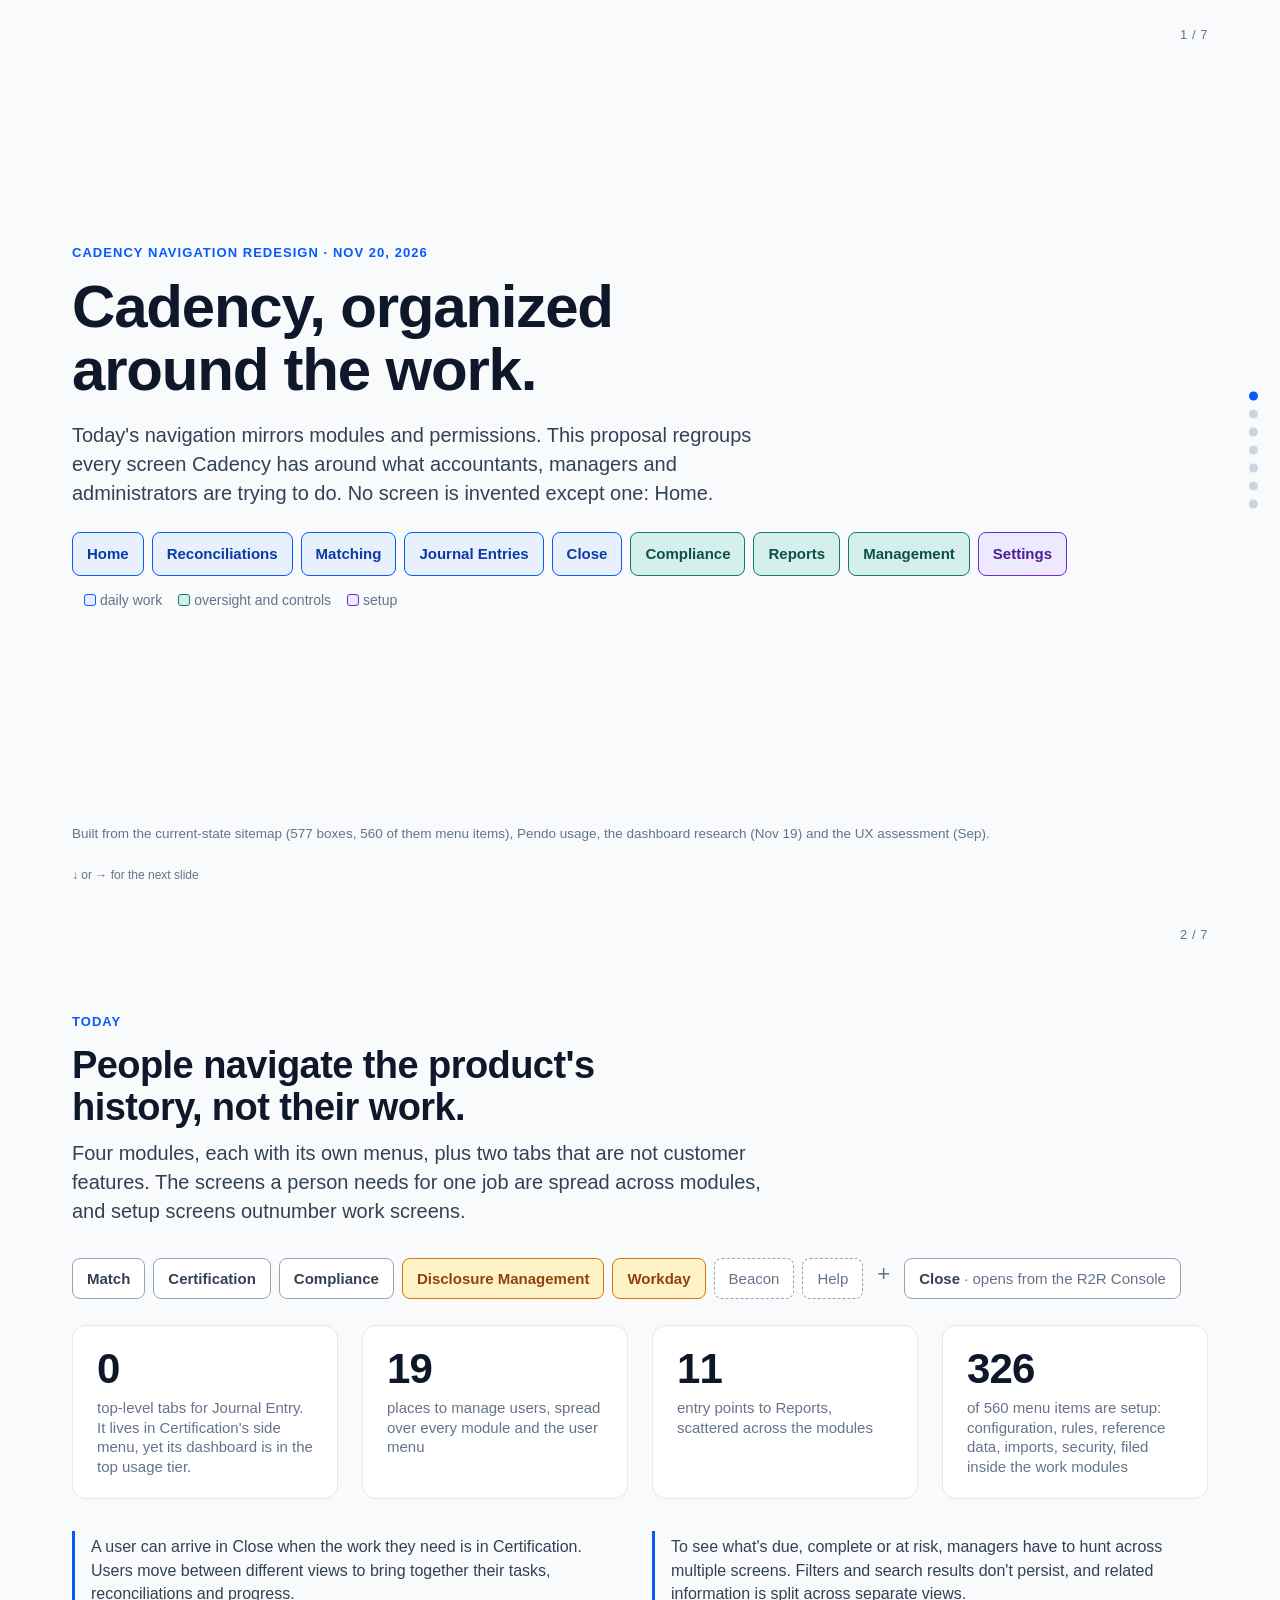
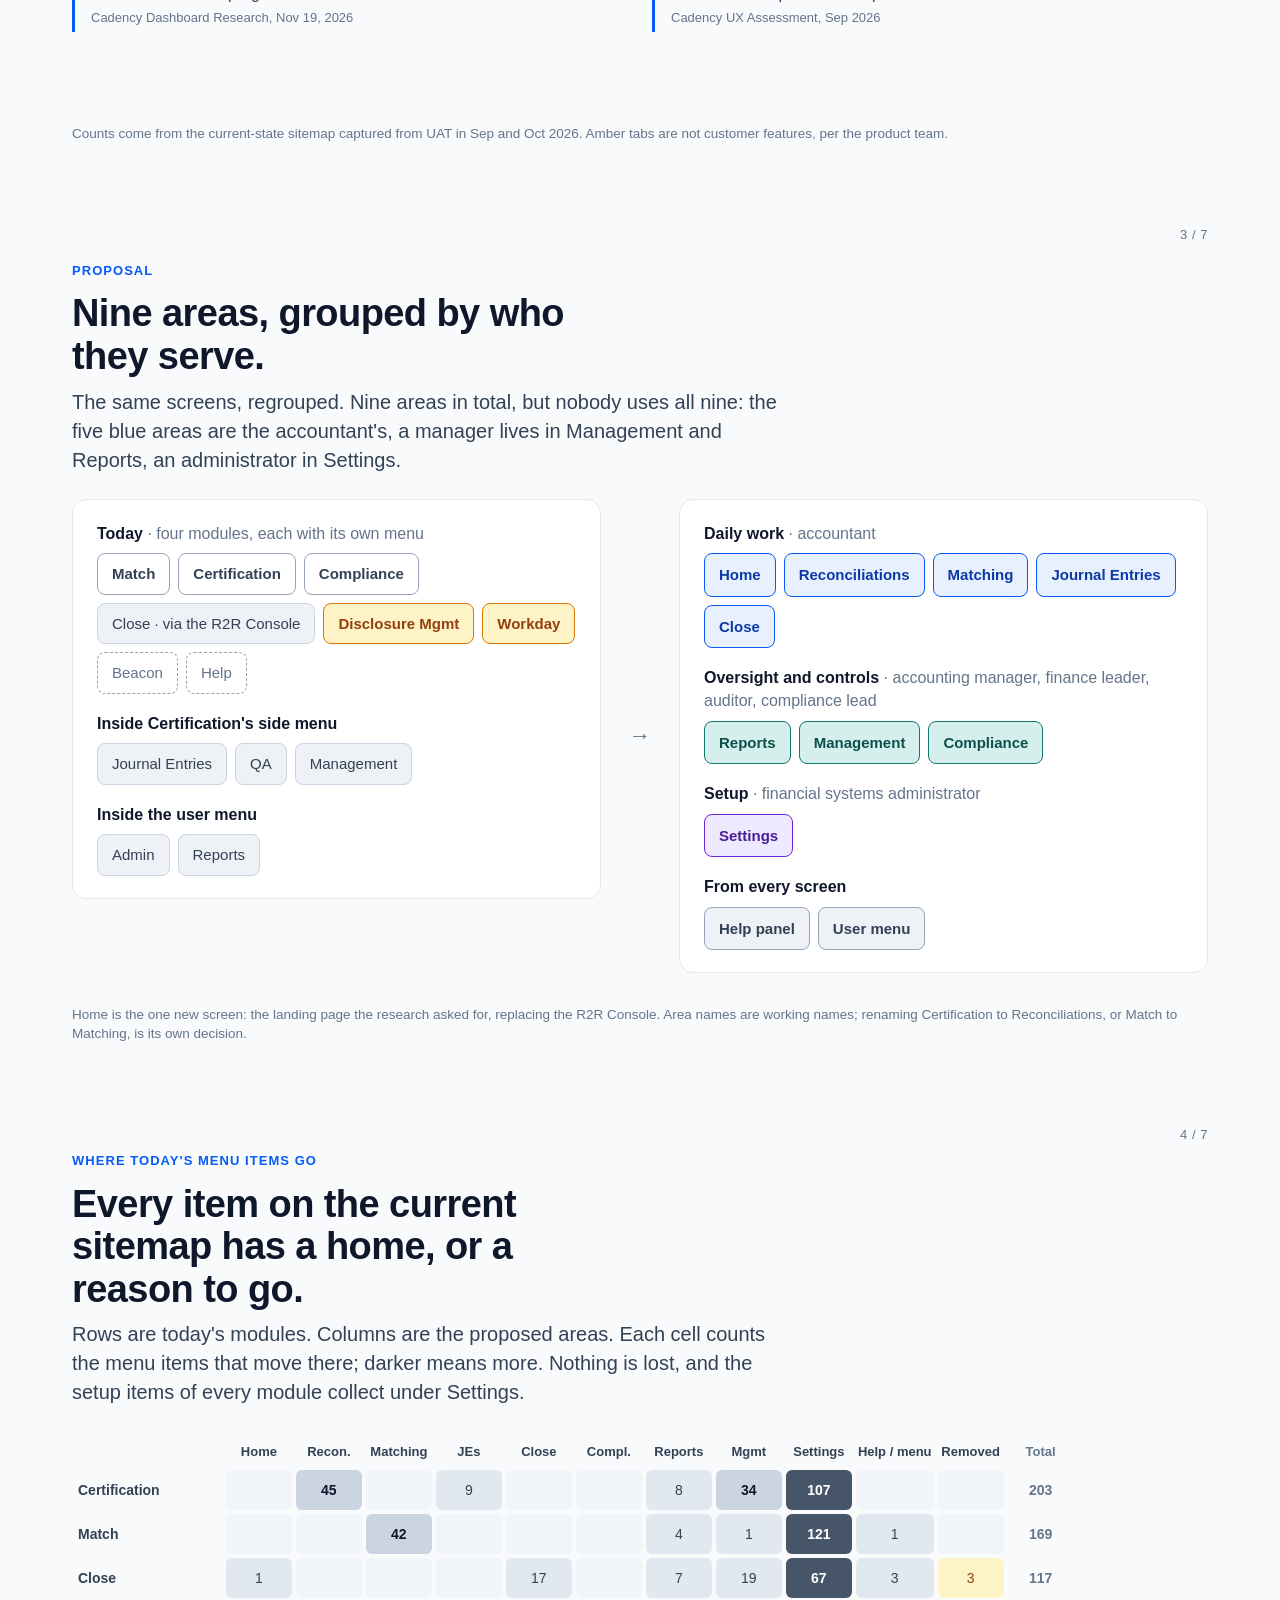
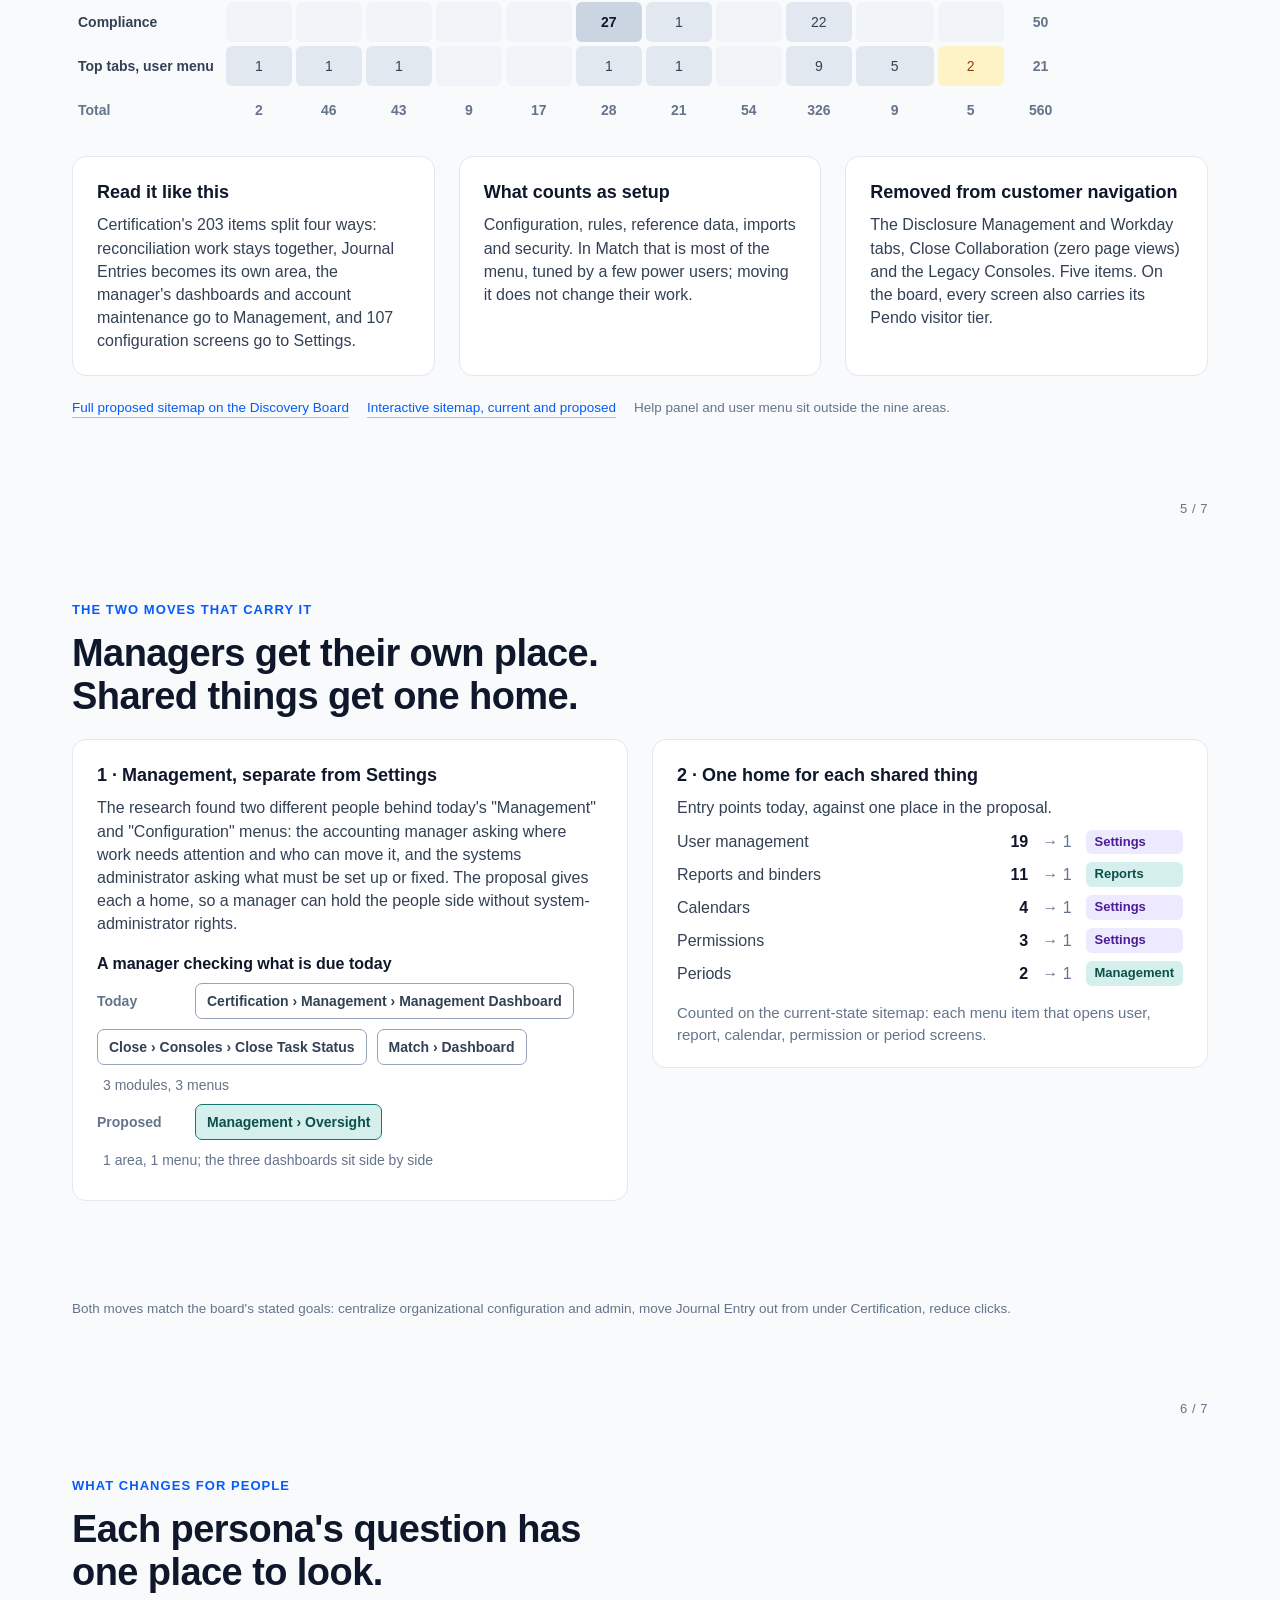
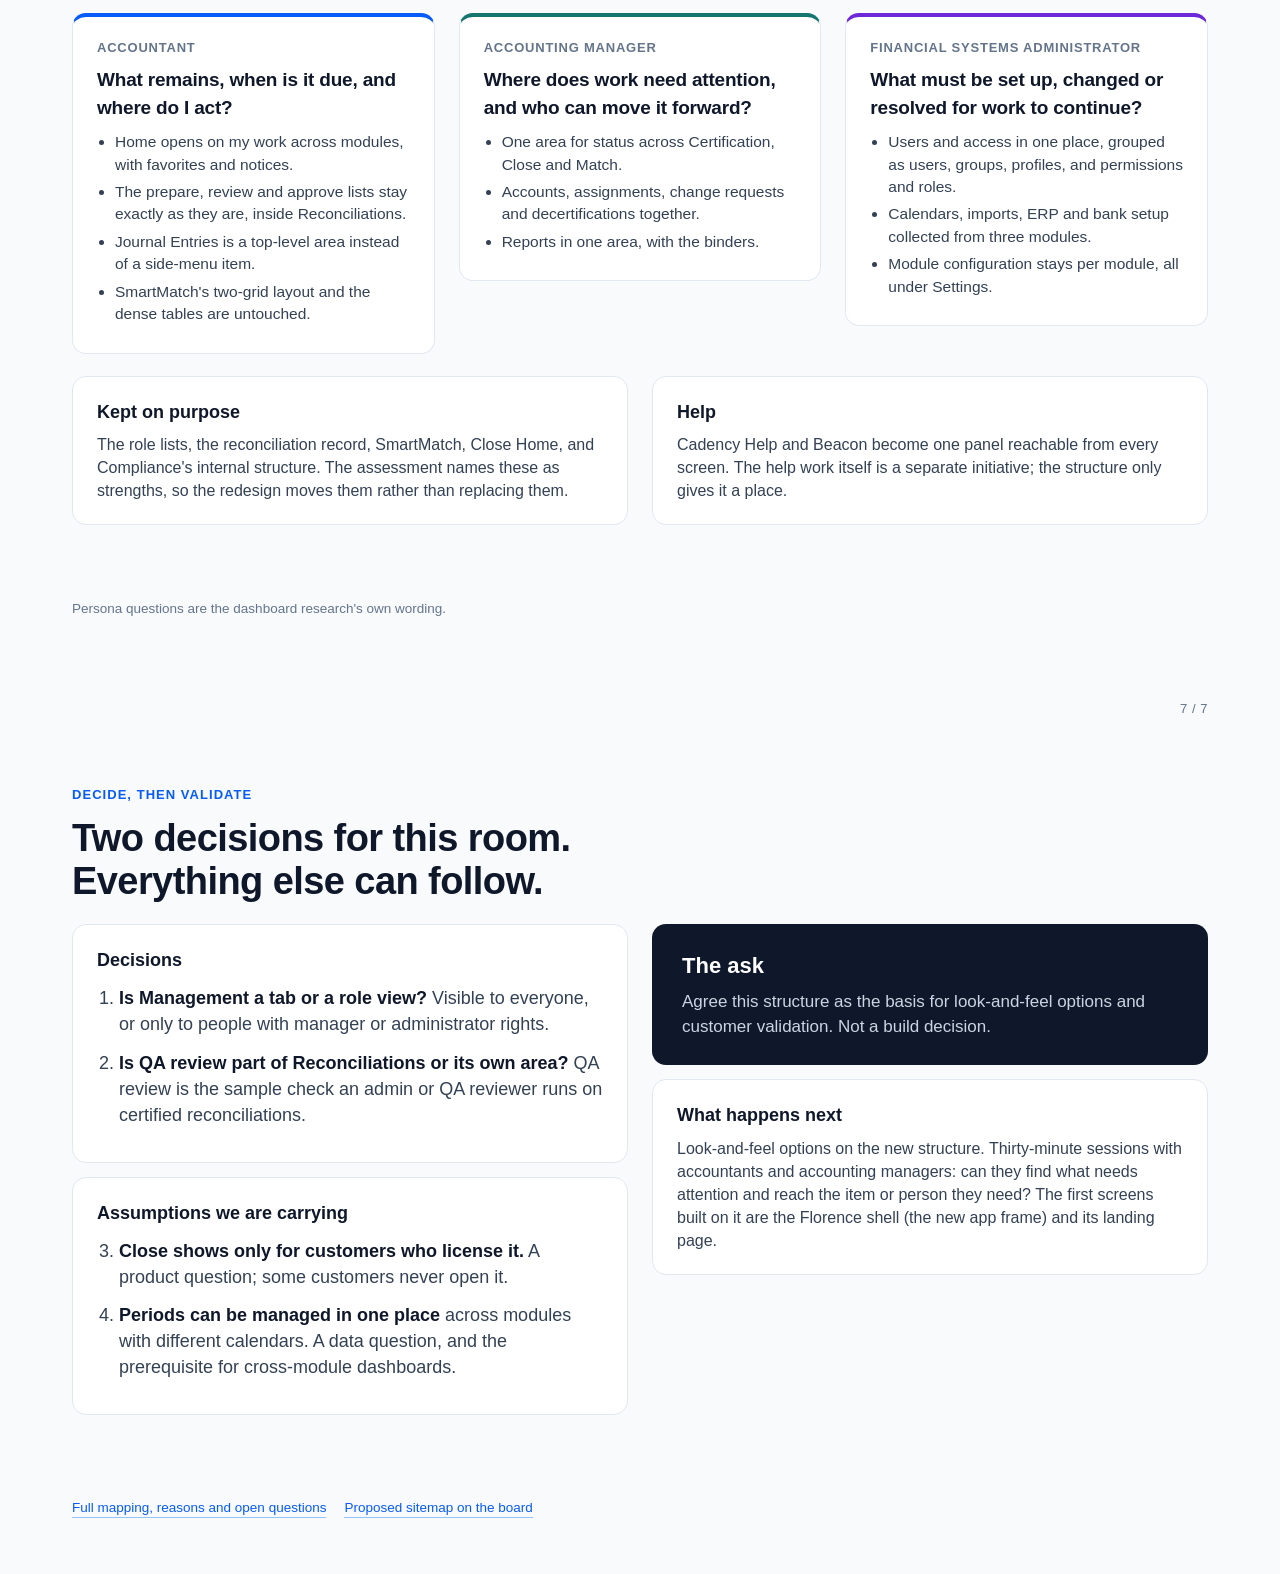
==== index.html @ 0f57028f "Cadency navigation redesign: pitch, sitemap and mapping Co-Authored-By: Claude Fable 5.1 <noreply@an" ====
<!doctype html>
<html lang="en">
<head>
<meta charset="utf-8">
<meta name="viewport" content="width=device-width,initial-scale=1">
<title>Cadency, organized around the work</title>
<style>
:root{--ink:#0f172a;--ink2:#334155;--ink3:#64748b;--line:#e2e8f0;--bg:#f8fafc;--card:#ffffff;--blue:#065bf9;--blue-soft:#e8f0fd;--teal:#13766f;--teal-soft:#d5f0ec;--grey-soft:#eef1f5;--amber:#b45309;--amber-soft:#fef3c7;--purple:#6d28d9;--purple-soft:#ede9fe}
*{box-sizing:border-box}
html,body{margin:0;background:var(--bg);color:var(--ink);font:17px/1.45 Inter,-apple-system,BlinkMacSystemFont,"Segoe UI",Roboto,Helvetica,Arial,sans-serif}
html{scroll-snap-type:y mandatory;scroll-behavior:smooth}
section.slide{min-height:100vh;scroll-snap-align:start;display:flex;flex-direction:column;padding:52px 72px 56px;position:relative}
.slide .n{position:absolute;top:26px;right:72px;font-size:13px;color:var(--ink3);letter-spacing:.04em}
h1{font-size:60px;line-height:1.05;margin:0 0 20px;letter-spacing:-.02em;max-width:18ch}
h2{font-size:38px;line-height:1.12;margin:0 0 10px;letter-spacing:-.015em;max-width:26ch}
.lead{font-size:20px;color:var(--ink2);max-width:64ch;margin:0 0 24px}
.kicker{font-size:13px;letter-spacing:.08em;text-transform:uppercase;color:var(--blue);font-weight:600;margin-bottom:12px}
.grow{flex:1;display:flex;flex-direction:column;justify-content:center}
.cols{display:grid;gap:24px}
.c2{grid-template-columns:1fr 1fr}.c3{grid-template-columns:1fr 1fr 1fr}.c4{grid-template-columns:repeat(4,1fr)}
.card{background:var(--card);border:1px solid var(--line);border-radius:14px;padding:22px 24px}
.card h3{margin:0 0 8px;font-size:18px}
.card p{margin:0;color:var(--ink2);font-size:16px}
.stat{font-size:42px;font-weight:700;letter-spacing:-.02em;line-height:1}
.stat small{display:block;font-size:15px;font-weight:500;color:var(--ink3);margin-top:8px;letter-spacing:0;line-height:1.3}
.tabs{display:flex;gap:8px;flex-wrap:wrap;margin:8px 0 6px}
.tab{padding:9px 14px;border-radius:8px;border:1.5px solid #94a3b8;background:#fff;font-weight:600;font-size:15px;color:var(--ink2)}
.tab.dim{border-style:dashed;color:var(--ink3);font-weight:500}
.tab.sub{background:var(--grey-soft);border-color:#cbd5e1;color:var(--ink2);font-weight:500}
.tab.hid{background:var(--amber-soft);border-color:#d97706;color:#92400e}
.area{padding:10px 14px;border-radius:8px;background:var(--blue-soft);border:1.5px solid var(--blue);color:#0b3aa6;font-weight:600;font-size:15px}
.area.t{background:var(--teal-soft);border-color:var(--teal);color:#0d4f4a}
.area.p{background:var(--purple-soft);border-color:var(--purple);color:#4c1d95}
.area.g{background:var(--grey-soft);border-color:#94a3b8;color:var(--ink2)}
.row{display:flex;gap:8px;flex-wrap:wrap;align-items:center}
.who{font-size:16px;font-weight:600;color:var(--ink);margin:18px 0 8px}
.who:first-child{margin-top:0}
.who span{font-weight:500;color:var(--ink3)}
.keyline{font-size:14px;color:var(--ink3);margin-top:14px}
.keyline i{display:inline-block;width:12px;height:12px;border-radius:3px;vertical-align:-1px;margin:0 4px 0 12px}
.arrow{color:var(--ink3);font-size:22px;padding:0 6px}
table.mx{border-collapse:separate;border-spacing:4px;font-size:14px;margin-top:4px}
table.mx th{font-weight:600;color:var(--ink2);text-align:center;padding:4px 2px;white-space:nowrap;font-size:13px}
table.mx th.r{text-align:left;padding-right:8px;font-size:14px}
table.mx td{width:66px;height:40px;text-align:center;border-radius:6px;background:#f1f5f9;color:#94a3b8;font-variant-numeric:tabular-nums}
table.mx td.v1{background:#e2e8f0;color:var(--ink2)}table.mx td.v2{background:#cbd5e1;color:var(--ink);font-weight:600}table.mx td.v3{background:#475569;color:#fff;font-weight:700}
table.mx td.rm{background:var(--amber-soft);color:#92400e}
table.mx td.tot,table.mx th.tot{background:none;color:var(--ink3);font-weight:600}
.before-after{display:grid;grid-template-columns:1fr auto 1fr;gap:22px;align-items:start}
.path{display:flex;align-items:center;gap:10px;flex-wrap:wrap;margin:8px 0}
.path .lbl{width:88px;font-size:14px;color:var(--ink3);font-weight:600}
.path .step{padding:7px 11px;border-radius:7px;background:#fff;border:1.5px solid #94a3b8;font-size:14px;font-weight:600;color:var(--ink2)}
.path .step.t{background:var(--teal-soft);border-color:var(--teal);color:#0d4f4a}
.path .sum{font-size:14px;color:var(--ink3);margin-left:6px}
.one{display:grid;grid-template-columns:1fr auto auto auto;gap:8px 14px;align-items:center;font-size:16px;margin-top:10px}
.one .l{color:var(--ink2)}.one b{font-variant-numeric:tabular-nums;text-align:right}
.one .to{color:var(--ink3)}
.chip{display:inline-block;padding:3px 9px;border-radius:6px;font-size:13px;font-weight:600}
.chip.p{background:var(--purple-soft);color:#4c1d95}.chip.t{background:var(--teal-soft);color:#0d4f4a}
.quote{border-left:3px solid var(--blue);padding:4px 0 4px 16px;color:var(--ink2);font-size:16px;margin:10px 0}
.quote span{display:block;font-size:13px;color:var(--ink3);margin-top:4px}
.persona{border-top:4px solid var(--blue)}
.persona.m{border-top-color:var(--teal)}.persona.a{border-top-color:var(--purple)}
.persona .q{font-size:19px;font-weight:600;margin:4px 0 10px;letter-spacing:-.01em}
.persona ul{margin:8px 0 0 18px;padding:0;color:var(--ink2);font-size:15.5px}
.persona li{margin:5px 0}
ol.decide{margin:0;padding-left:22px;font-size:18px}
ol.decide li{margin:12px 0;color:var(--ink2)}ol.decide li b{color:var(--ink)}
.foot{margin-top:auto;padding-top:22px;display:flex;gap:18px;align-items:center;font-size:13.5px;color:var(--ink3);flex-wrap:wrap}
.foot a{color:var(--blue);text-decoration:none;border-bottom:1px solid #93c5fd}
.dots{position:fixed;right:22px;top:50%;transform:translateY(-50%);display:flex;flex-direction:column;gap:9px;z-index:5}
.dots a{width:9px;height:9px;border-radius:50%;background:#cbd5e1;display:block}
.dots a.on{background:var(--blue)}
.hint{position:fixed;left:72px;bottom:16px;font-size:12px;color:var(--ink3);z-index:5}
.ask{background:var(--ink);color:#fff;border-radius:14px;padding:26px 30px}
.ask h3{margin:0 0 8px;font-size:22px}.ask p{margin:0;color:#cbd5e1;font-size:17px}
@media (max-width:900px){section.slide{padding:40px 16px 56px}h1{font-size:40px}h2{font-size:28px}.c2,.c3,.c4,.before-after{grid-template-columns:1fr}.hint,.dots{display:none}.slide .n{right:16px}}
@media print{section.slide{min-height:auto;page-break-after:always}.dots,.hint{display:none}}
</style>
</head>
<body>
<nav class="dots" aria-label="Slides"><a href="#s1" class="on"></a><a href="#s2"></a><a href="#s3"></a><a href="#s4"></a><a href="#s5"></a><a href="#s6"></a><a href="#s7"></a></nav>
<div class="hint" id="hint">↓ or → for the next slide</div>

<section class="slide" id="s1">
  <div class="n">1 / 7</div>
  <div class="grow">
    <div class="kicker">Cadency navigation redesign · Nov 20, 2026</div>
    <h1>Cadency, organized around the work.</h1>
    <p class="lead">Today's navigation mirrors modules and permissions. This proposal regroups every screen Cadency has around what accountants, managers and administrators are trying to do. No screen is invented except one: Home.</p>
    <div class="row">
      <span class="area">Home</span><span class="area">Reconciliations</span><span class="area">Matching</span><span class="area">Journal Entries</span><span class="area">Close</span><span class="area t">Compliance</span><span class="area t">Reports</span><span class="area t">Management</span><span class="area p">Settings</span>
    </div>
    <div class="keyline"><i style="background:var(--blue-soft);border:1.5px solid var(--blue)"></i>daily work <i style="background:var(--teal-soft);border:1.5px solid var(--teal)"></i>oversight and controls <i style="background:var(--purple-soft);border:1.5px solid var(--purple)"></i>setup</div>
  </div>
  <div class="foot"><span>Built from the current-state sitemap (577 boxes, 560 of them menu items), Pendo usage, the dashboard research (Nov 19) and the UX assessment (Sep).</span></div>
</section>

<section class="slide" id="s2">
  <div class="n">2 / 7</div>
  <div class="grow">
  <div class="kicker">Today</div>
  <h2>People navigate the product's history, not their work.</h2>
  <p class="lead">Four modules, each with its own menus, plus two tabs that are not customer features. The screens a person needs for one job are spread across modules, and setup screens outnumber work screens.</p>
  <div class="tabs">
    <span class="tab">Match</span><span class="tab">Certification</span><span class="tab">Compliance</span><span class="tab hid">Disclosure Management</span><span class="tab hid">Workday</span><span class="tab dim">Beacon</span><span class="tab dim">Help</span><span class="arrow">+</span><span class="tab">Close <span style="font-weight:500;color:var(--ink3)">· opens from the R2R Console</span></span>
  </div>
  <div class="cols c4" style="margin-top:20px">
    <div class="card"><div class="stat">0<small>top-level tabs for Journal Entry. It lives in Certification's side menu, yet its dashboard is in the top usage tier.</small></div></div>
    <div class="card"><div class="stat">19<small>places to manage users, spread over every module and the user menu</small></div></div>
    <div class="card"><div class="stat">11<small>entry points to Reports, scattered across the modules</small></div></div>
    <div class="card"><div class="stat">326<small>of 560 menu items are setup: configuration, rules, reference data, imports, security, filed inside the work modules</small></div></div>
  </div>
  <div class="cols c2" style="margin-top:22px">
    <div class="quote">A user can arrive in Close when the work they need is in Certification. Users move between different views to bring together their tasks, reconciliations and progress.<span>Cadency Dashboard Research, Nov 19, 2026</span></div>
    <div class="quote">To see what's due, complete or at risk, managers have to hunt across multiple screens. Filters and search results don't persist, and related information is split across separate views.<span>Cadency UX Assessment, Sep 2026</span></div>
  </div>
  </div>
  <div class="foot"><span>Counts come from the current-state sitemap captured from UAT in Sep and Oct 2026. Amber tabs are not customer features, per the product team.</span></div>
</section>

<section class="slide" id="s3">
  <div class="n">3 / 7</div>
  <div class="grow">
  <div class="kicker">Proposal</div>
  <h2>Nine areas, grouped by who they serve.</h2>
  <p class="lead">The same screens, regrouped. Nine areas in total, but nobody uses all nine: the five blue areas are the accountant's, a manager lives in Management and Reports, an administrator in Settings.</p>
  <div class="before-after">
    <div class="card">
      <div class="who">Today <span>· four modules, each with its own menu</span></div>
      <div class="row"><span class="tab">Match</span><span class="tab">Certification</span><span class="tab">Compliance</span><span class="tab sub">Close · via the R2R Console</span><span class="tab hid">Disclosure Mgmt</span><span class="tab hid">Workday</span><span class="tab dim">Beacon</span><span class="tab dim">Help</span></div>
      <div class="who">Inside Certification's side menu</div>
      <div class="row"><span class="tab sub">Journal Entries</span><span class="tab sub">QA</span><span class="tab sub">Management</span></div>
      <div class="who">Inside the user menu</div>
      <div class="row"><span class="tab sub">Admin</span><span class="tab sub">Reports</span></div>
    </div>
    <div class="arrow" style="align-self:center">→</div>
    <div class="card">
      <div class="who">Daily work <span>· accountant</span></div>
      <div class="row"><span class="area">Home</span><span class="area">Reconciliations</span><span class="area">Matching</span><span class="area">Journal Entries</span><span class="area">Close</span></div>
      <div class="who">Oversight and controls <span>· accounting manager, finance leader, auditor, compliance lead</span></div>
      <div class="row"><span class="area t">Reports</span><span class="area t">Management</span><span class="area t">Compliance</span></div>
      <div class="who">Setup <span>· financial systems administrator</span></div>
      <div class="row"><span class="area p">Settings</span></div>
      <div class="who">From every screen</div>
      <div class="row"><span class="area g">Help panel</span><span class="area g">User menu</span></div>
    </div>
  </div>
  </div>
  <div class="foot"><span>Home is the one new screen: the landing page the research asked for, replacing the R2R Console. Area names are working names; renaming Certification to Reconciliations, or Match to Matching, is its own decision.</span></div>
</section>

<section class="slide" id="s4">
  <div class="n">4 / 7</div>
  <div class="grow">
  <div class="kicker">Where today's menu items go</div>
  <h2>Every item on the current sitemap has a home, or a reason to go.</h2>
  <p class="lead">Rows are today's modules. Columns are the proposed areas. Each cell counts the menu items that move there; darker means more. Nothing is lost, and the setup items of every module collect under Settings.</p>
  <div>
    <table class="mx">
      <thead><tr><th class="r"></th><th>Home</th><th>Recon.</th><th>Matching</th><th>JEs</th><th>Close</th><th>Compl.</th><th>Reports</th><th>Mgmt</th><th>Settings</th><th>Help / menu</th><th>Removed</th><th class="tot">Total</th></tr></thead>
      <tbody>
        <tr><th class="r">Certification</th><td></td><td class="v2">45</td><td></td><td class="v1">9</td><td></td><td></td><td class="v1">8</td><td class="v2">34</td><td class="v3">107</td><td></td><td></td><td class="tot">203</td></tr>
        <tr><th class="r">Match</th><td></td><td></td><td class="v2">42</td><td></td><td></td><td></td><td class="v1">4</td><td class="v1">1</td><td class="v3">121</td><td class="v1">1</td><td></td><td class="tot">169</td></tr>
        <tr><th class="r">Close</th><td class="v1">1</td><td></td><td></td><td></td><td class="v1">17</td><td></td><td class="v1">7</td><td class="v1">19</td><td class="v3">67</td><td class="v1">3</td><td class="rm">3</td><td class="tot">117</td></tr>
        <tr><th class="r">Compliance</th><td></td><td></td><td></td><td></td><td></td><td class="v2">27</td><td class="v1">1</td><td></td><td class="v1">22</td><td></td><td></td><td class="tot">50</td></tr>
        <tr><th class="r">Top tabs, user menu</th><td class="v1">1</td><td class="v1">1</td><td class="v1">1</td><td></td><td></td><td class="v1">1</td><td class="v1">1</td><td></td><td class="v1">9</td><td class="v1">5</td><td class="rm">2</td><td class="tot">21</td></tr>
        <tr><th class="r tot">Total</th><td class="tot">2</td><td class="tot">46</td><td class="tot">43</td><td class="tot">9</td><td class="tot">17</td><td class="tot">28</td><td class="tot">21</td><td class="tot">54</td><td class="tot">326</td><td class="tot">9</td><td class="tot">5</td><td class="tot">560</td></tr>
      </tbody>
    </table>
    <div class="cols c3" style="margin-top:22px">
      <div class="card"><h3>Read it like this</h3><p>Certification's 203 items split four ways: reconciliation work stays together, Journal Entries becomes its own area, the manager's dashboards and account maintenance go to Management, and 107 configuration screens go to Settings.</p></div>
      <div class="card"><h3>What counts as setup</h3><p>Configuration, rules, reference data, imports and security. In Match that is most of the menu, tuned by a few power users; moving it does not change their work.</p></div>
      <div class="card"><h3>Removed from customer navigation</h3><p>The Disclosure Management and Workday tabs, Close Collaboration (zero page views) and the Legacy Consoles. Five items. On the board, every screen also carries its Pendo visitor tier.</p></div>
    </div>
  </div>
  </div>
  <div class="foot"><a href="https://www.figma.com/board/OrlyDEaz9z56cSYLQK0pqV/-Internal--Trintech-Discovery-Board?node-id=2692-3631">Full proposed sitemap on the Discovery Board</a><a href="sitemap.html">Interactive sitemap, current and proposed</a><span>Help panel and user menu sit outside the nine areas.</span></div>
</section>

<section class="slide" id="s5">
  <div class="n">5 / 7</div>
  <div class="grow">
  <div class="kicker">The two moves that carry it</div>
  <h2>Managers get their own place. Shared things get one home.</h2>
  <div class="cols c2" style="margin-top:12px;align-items:start">
    <div class="card">
      <h3>1 · Management, separate from Settings</h3>
      <p>The research found two different people behind today's "Management" and "Configuration" menus: the accounting manager asking where work needs attention and who can move it, and the systems administrator asking what must be set up or fixed. The proposal gives each a home, so a manager can hold the people side without system-administrator rights.</p>
      <p style="margin-top:16px;font-weight:600;color:var(--ink)">A manager checking what is due today</p>
      <div class="path"><span class="lbl">Today</span><span class="step">Certification › Management › Management Dashboard</span><span class="step">Close › Consoles › Close Task Status</span><span class="step">Match › Dashboard</span><span class="sum">3 modules, 3 menus</span></div>
      <div class="path"><span class="lbl">Proposed</span><span class="step t">Management › Oversight</span><span class="sum">1 area, 1 menu; the three dashboards sit side by side</span></div>
    </div>
    <div class="card">
      <h3>2 · One home for each shared thing</h3>
      <p>Entry points today, against one place in the proposal.</p>
      <div class="one">
        <span class="l">User management</span><b>19</b><span class="to">→ 1</span><span class="chip p">Settings</span>
        <span class="l">Reports and binders</span><b>11</b><span class="to">→ 1</span><span class="chip t">Reports</span>
        <span class="l">Calendars</span><b>4</b><span class="to">→ 1</span><span class="chip p">Settings</span>
        <span class="l">Permissions</span><b>3</b><span class="to">→ 1</span><span class="chip p">Settings</span>
        <span class="l">Periods</span><b>2</b><span class="to">→ 1</span><span class="chip t">Management</span>
      </div>
      <p style="margin-top:16px;font-size:15px;color:var(--ink3)">Counted on the current-state sitemap: each menu item that opens user, report, calendar, permission or period screens.</p>
    </div>
  </div>
  </div>
  <div class="foot"><span>Both moves match the board's stated goals: centralize organizational configuration and admin, move Journal Entry out from under Certification, reduce clicks.</span></div>
</section>

<section class="slide" id="s6">
  <div class="n">6 / 7</div>
  <div class="grow">
  <div class="kicker">What changes for people</div>
  <h2>Each persona's question has one place to look.</h2>
  <div class="cols c3" style="margin-top:10px;align-items:start">
    <div class="card persona"><div class="who" style="margin-top:0;font-size:13px;letter-spacing:.06em;text-transform:uppercase;color:var(--ink3)">Accountant</div><div class="q">What remains, when is it due, and where do I act?</div><ul><li>Home opens on my work across modules, with favorites and notices.</li><li>The prepare, review and approve lists stay exactly as they are, inside Reconciliations.</li><li>Journal Entries is a top-level area instead of a side-menu item.</li><li>SmartMatch's two-grid layout and the dense tables are untouched.</li></ul></div>
    <div class="card persona m"><div class="who" style="margin-top:0;font-size:13px;letter-spacing:.06em;text-transform:uppercase;color:var(--ink3)">Accounting manager</div><div class="q">Where does work need attention, and who can move it forward?</div><ul><li>One area for status across Certification, Close and Match.</li><li>Accounts, assignments, change requests and decertifications together.</li><li>Reports in one area, with the binders.</li></ul></div>
    <div class="card persona a"><div class="who" style="margin-top:0;font-size:13px;letter-spacing:.06em;text-transform:uppercase;color:var(--ink3)">Financial systems administrator</div><div class="q">What must be set up, changed or resolved for work to continue?</div><ul><li>Users and access in one place, grouped as users, groups, profiles, and permissions and roles.</li><li>Calendars, imports, ERP and bank setup collected from three modules.</li><li>Module configuration stays per module, all under Settings.</li></ul></div>
  </div>
  <div class="cols c2" style="margin-top:22px">
    <div class="card"><h3>Kept on purpose</h3><p>The role lists, the reconciliation record, SmartMatch, Close Home, and Compliance's internal structure. The assessment names these as strengths, so the redesign moves them rather than replacing them.</p></div>
    <div class="card"><h3>Help</h3><p>Cadency Help and Beacon become one panel reachable from every screen. The help work itself is a separate initiative; the structure only gives it a place.</p></div>
  </div>
  </div>
  <div class="foot"><span>Persona questions are the dashboard research's own wording.</span></div>
</section>

<section class="slide" id="s7">
  <div class="n">7 / 7</div>
  <div class="grow">
  <div class="kicker">Decide, then validate</div>
  <h2>Two decisions for this room. Everything else can follow.</h2>
  <div class="cols c2" style="margin-top:12px;align-items:start">
    <div>
      <div class="card">
        <h3>Decisions</h3>
        <ol class="decide">
          <li><b>Is Management a tab or a role view?</b> Visible to everyone, or only to people with manager or administrator rights.</li>
          <li><b>Is QA review part of Reconciliations or its own area?</b> QA review is the sample check an admin or QA reviewer runs on certified reconciliations.</li>
        </ol>
      </div>
      <div class="card" style="margin-top:14px">
        <h3>Assumptions we are carrying</h3>
        <ol class="decide" start="3">
          <li><b>Close shows only for customers who license it.</b> A product question; some customers never open it.</li>
          <li><b>Periods can be managed in one place</b> across modules with different calendars. A data question, and the prerequisite for cross-module dashboards.</li>
        </ol>
      </div>
    </div>
    <div>
      <div class="ask"><h3>The ask</h3><p>Agree this structure as the basis for look-and-feel options and customer validation. Not a build decision.</p></div>
      <div class="card" style="margin-top:14px"><h3>What happens next</h3><p>Look-and-feel options on the new structure. Thirty-minute sessions with accountants and accounting managers: can they find what needs attention and reach the item or person they need? The first screens built on it are the Florence shell (the new app frame) and its landing page.</p></div>
    </div>
  </div>
  </div>
  <div class="foot"><a href="nav-redesign-draft.html">Full mapping, reasons and open questions</a><a href="https://www.figma.com/board/OrlyDEaz9z56cSYLQK0pqV/-Internal--Trintech-Discovery-Board?node-id=2692-3631">Proposed sitemap on the board</a></div>
</section>

<script>
const ids=['s1','s2','s3','s4','s5','s6','s7'];const dots=[...document.querySelectorAll('.dots a')];const hint=document.getElementById('hint');
function cur(){const y=window.scrollY+window.innerHeight/2;let i=0;ids.forEach((id,k)=>{const el=document.getElementById(id);if(el.offsetTop<=y)i=k});return i}
function mark(){const i=cur();dots.forEach((d,k)=>d.classList.toggle('on',k===i));hint.style.display=i===6?'none':'block'}
addEventListener('scroll',mark,{passive:true});mark();
addEventListener('keydown',e=>{const i=cur();if(['ArrowRight','ArrowDown','PageDown',' '].includes(e.key)){e.preventDefault();document.getElementById(ids[Math.min(i+1,6)]).scrollIntoView()}if(['ArrowLeft','ArrowUp','PageUp'].includes(e.key)){e.preventDefault();document.getElementById(ids[Math.max(i-1,0)]).scrollIntoView()}});
</script>
</body>
</html>
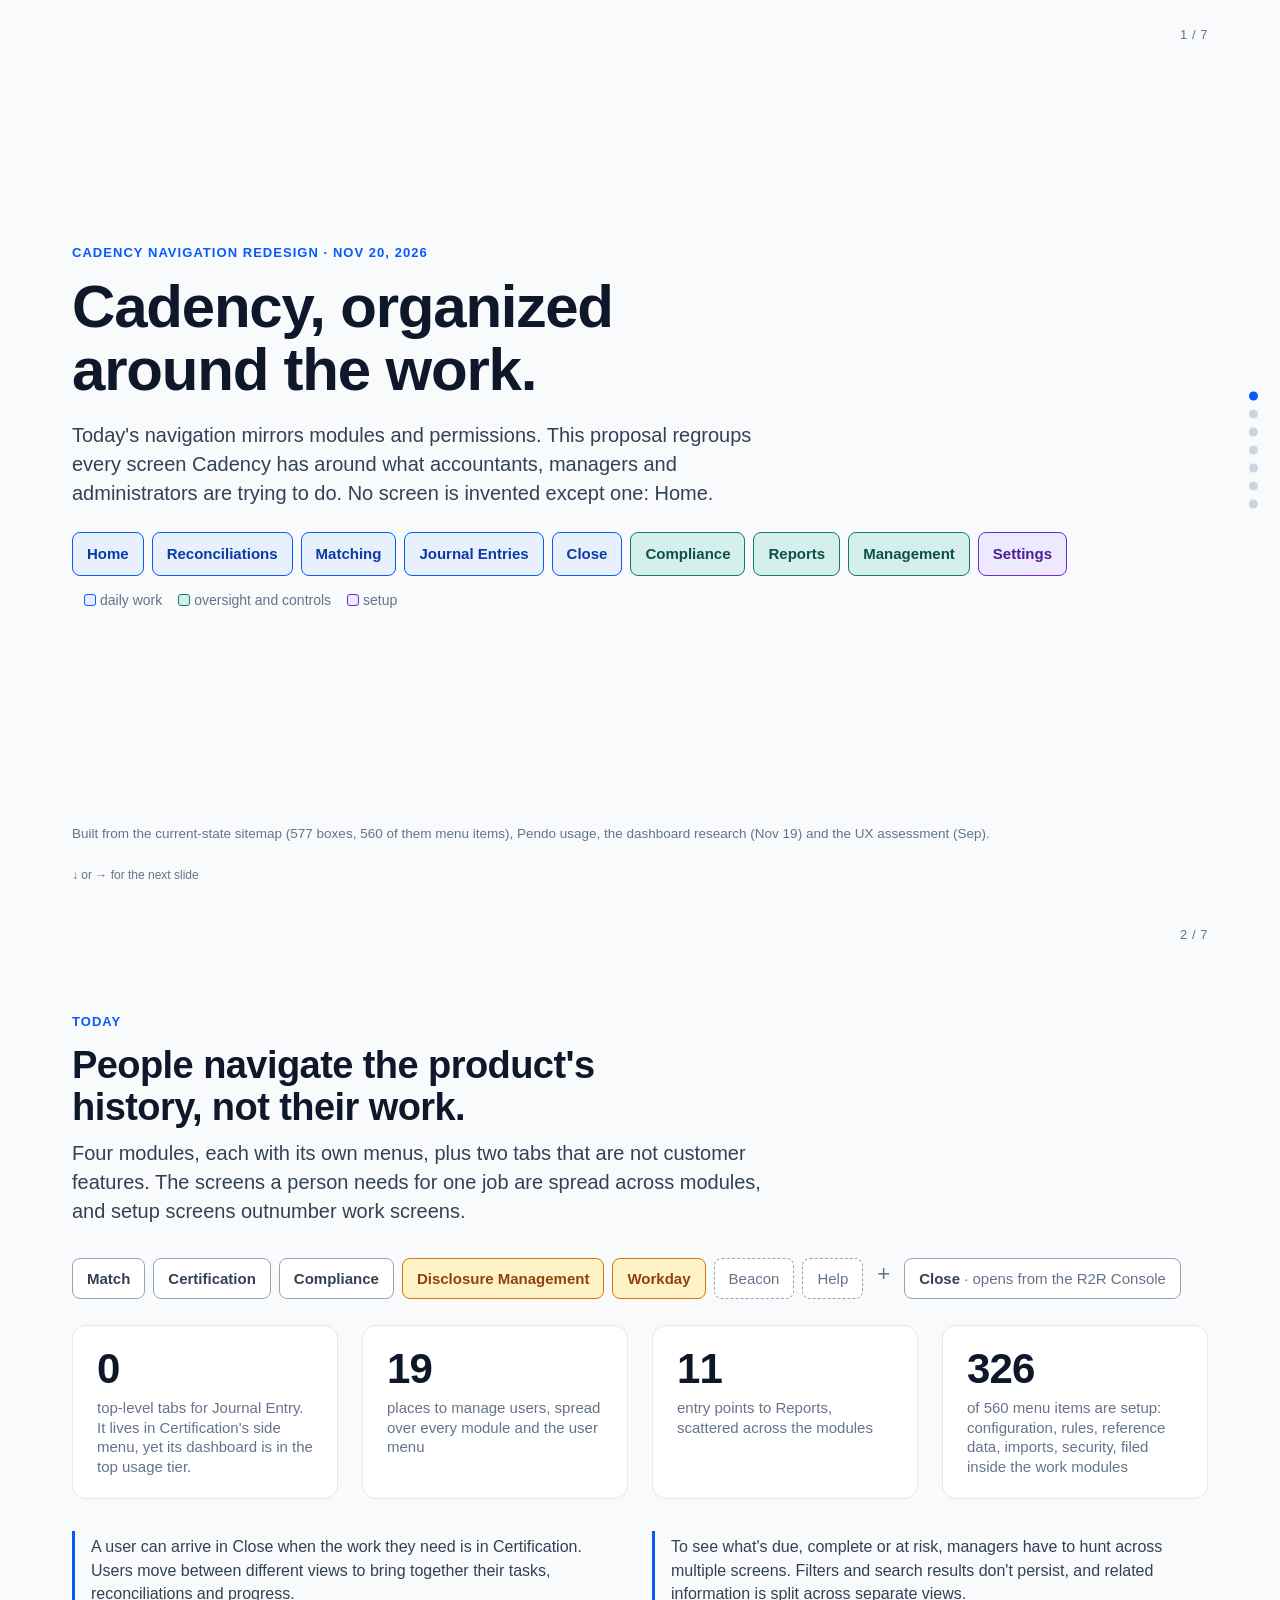
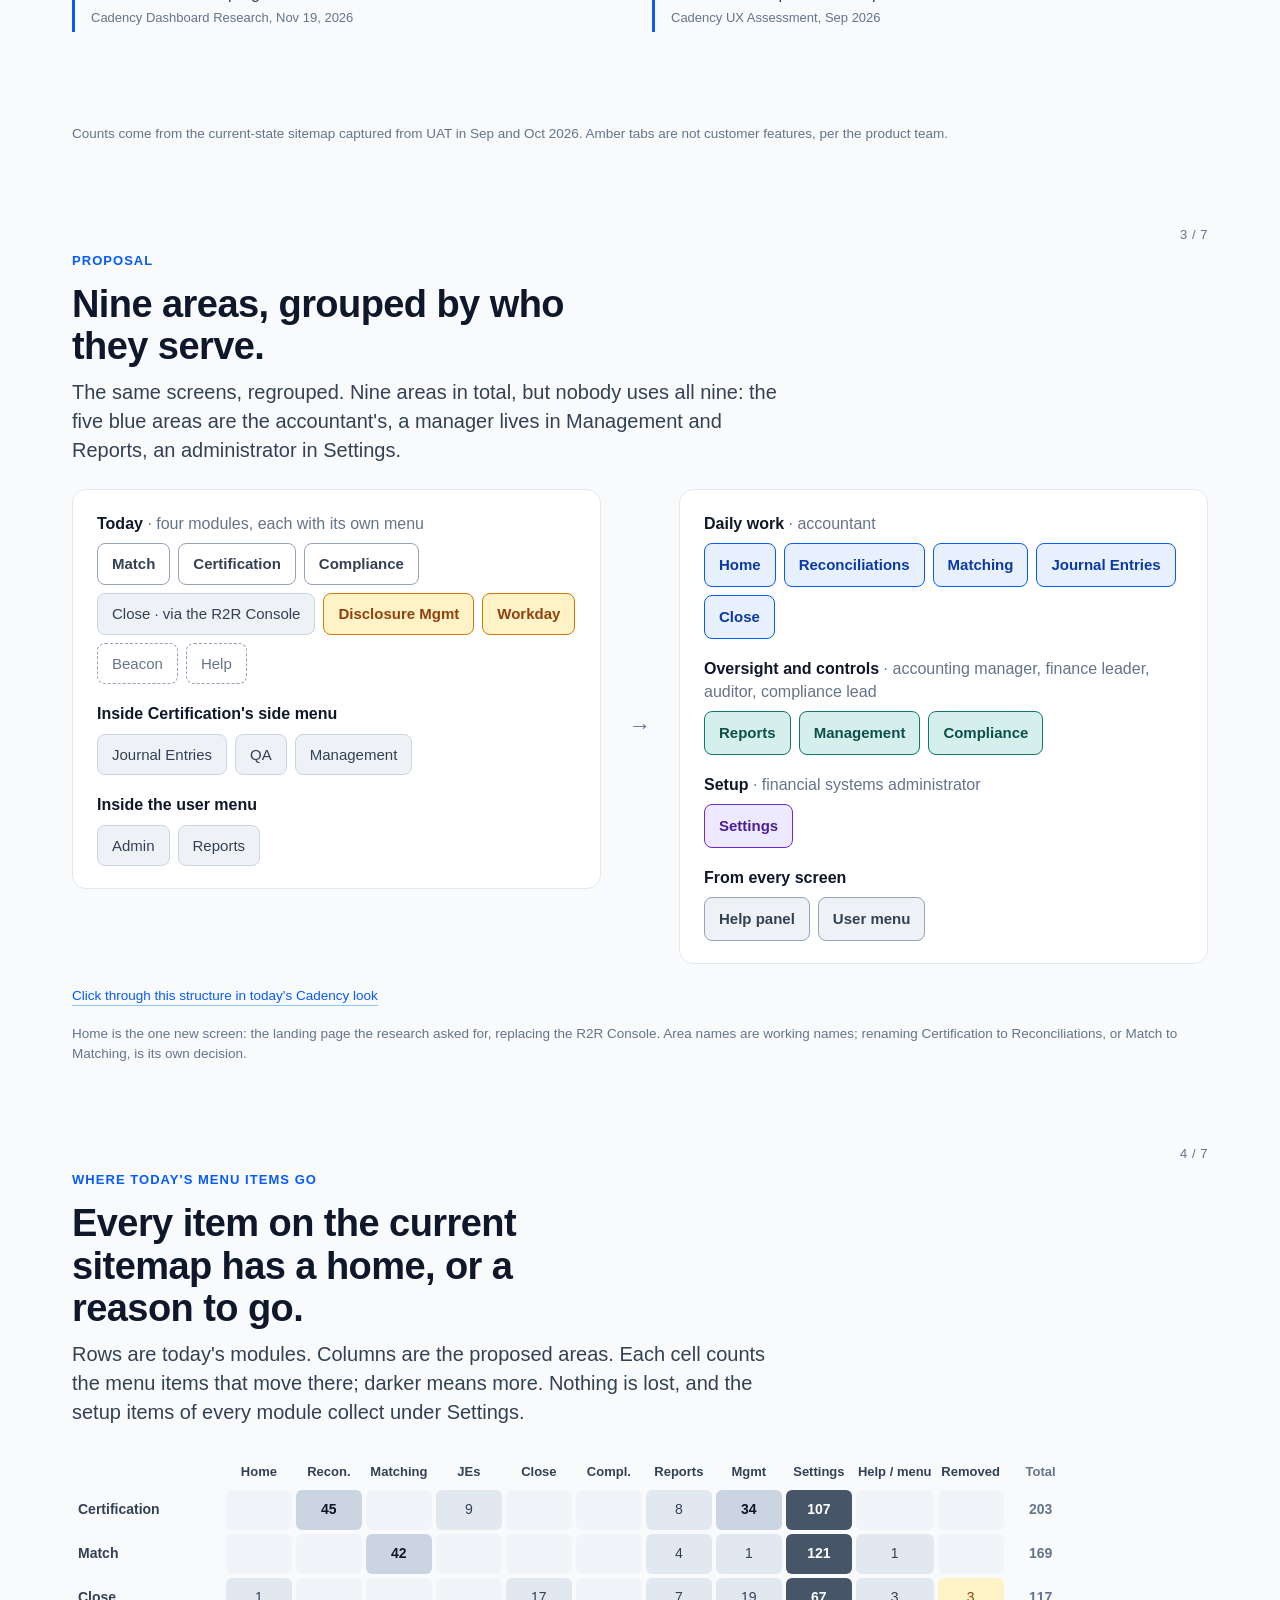
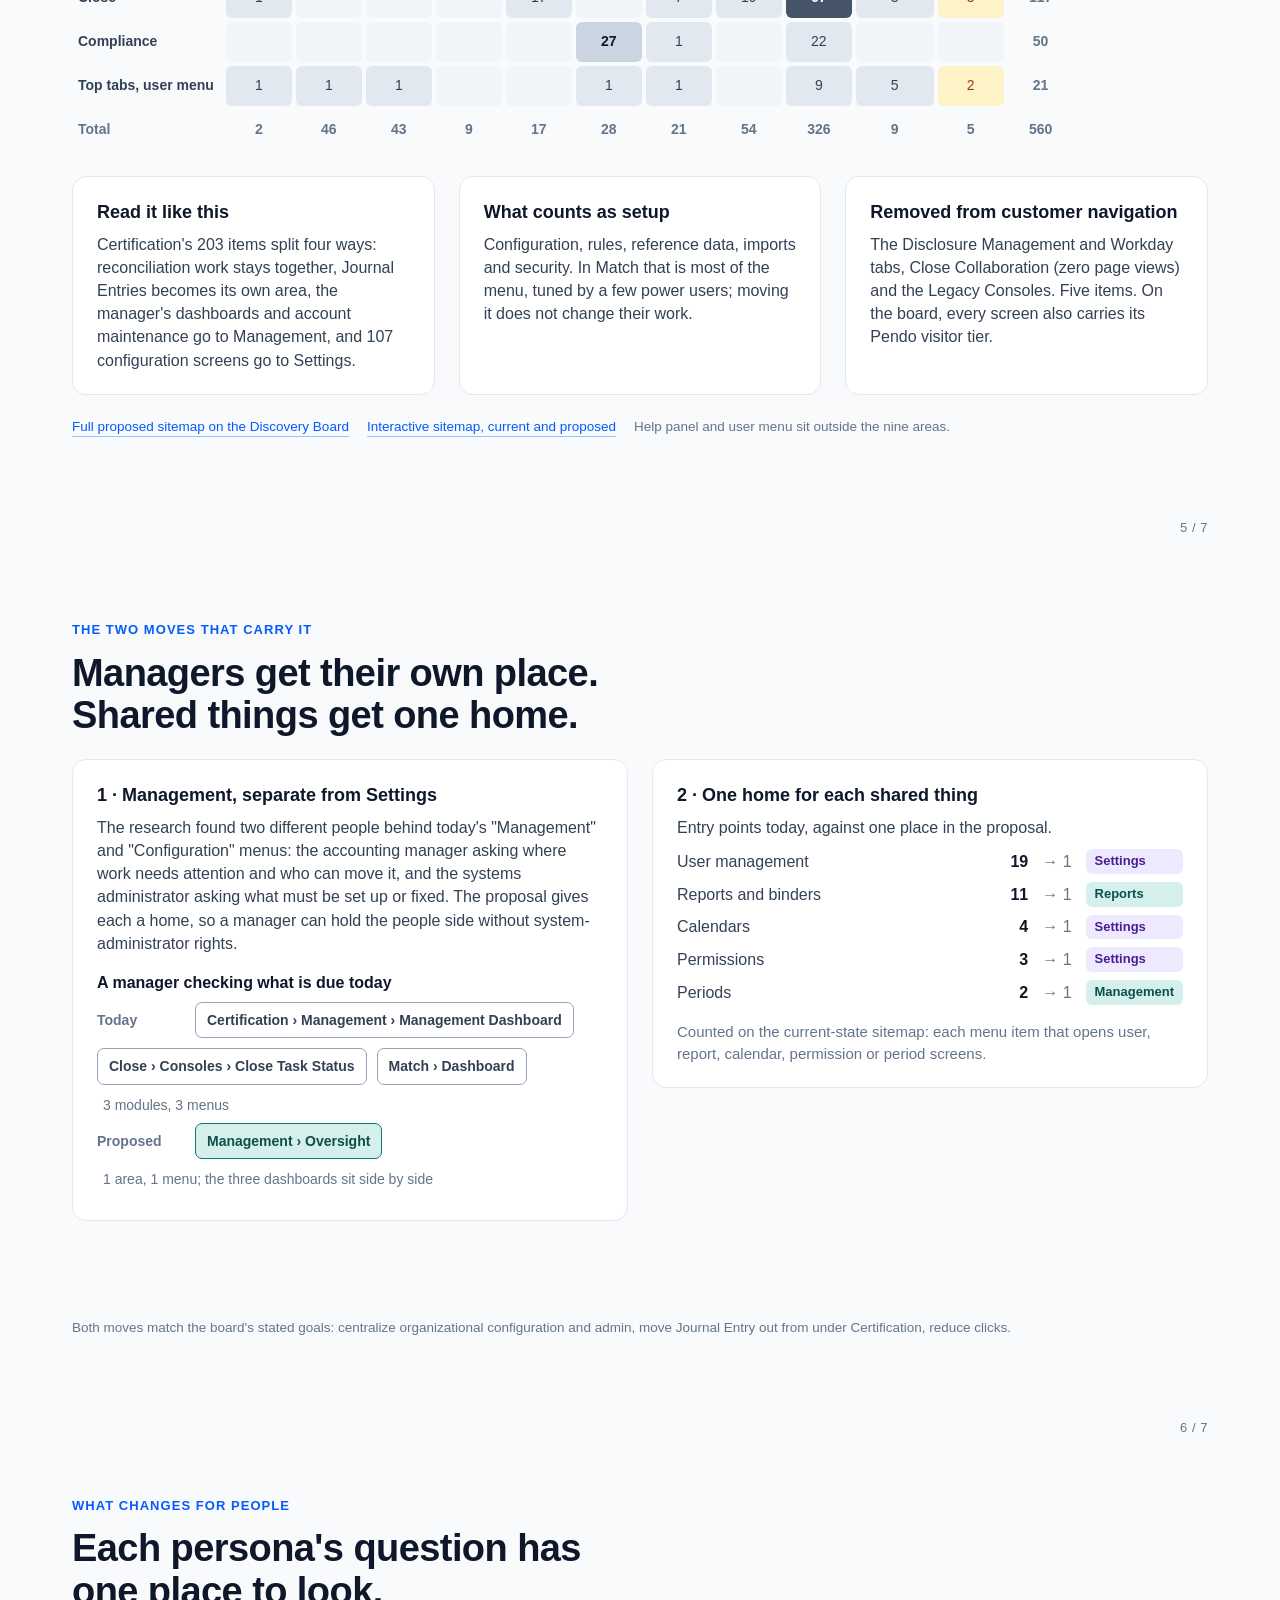
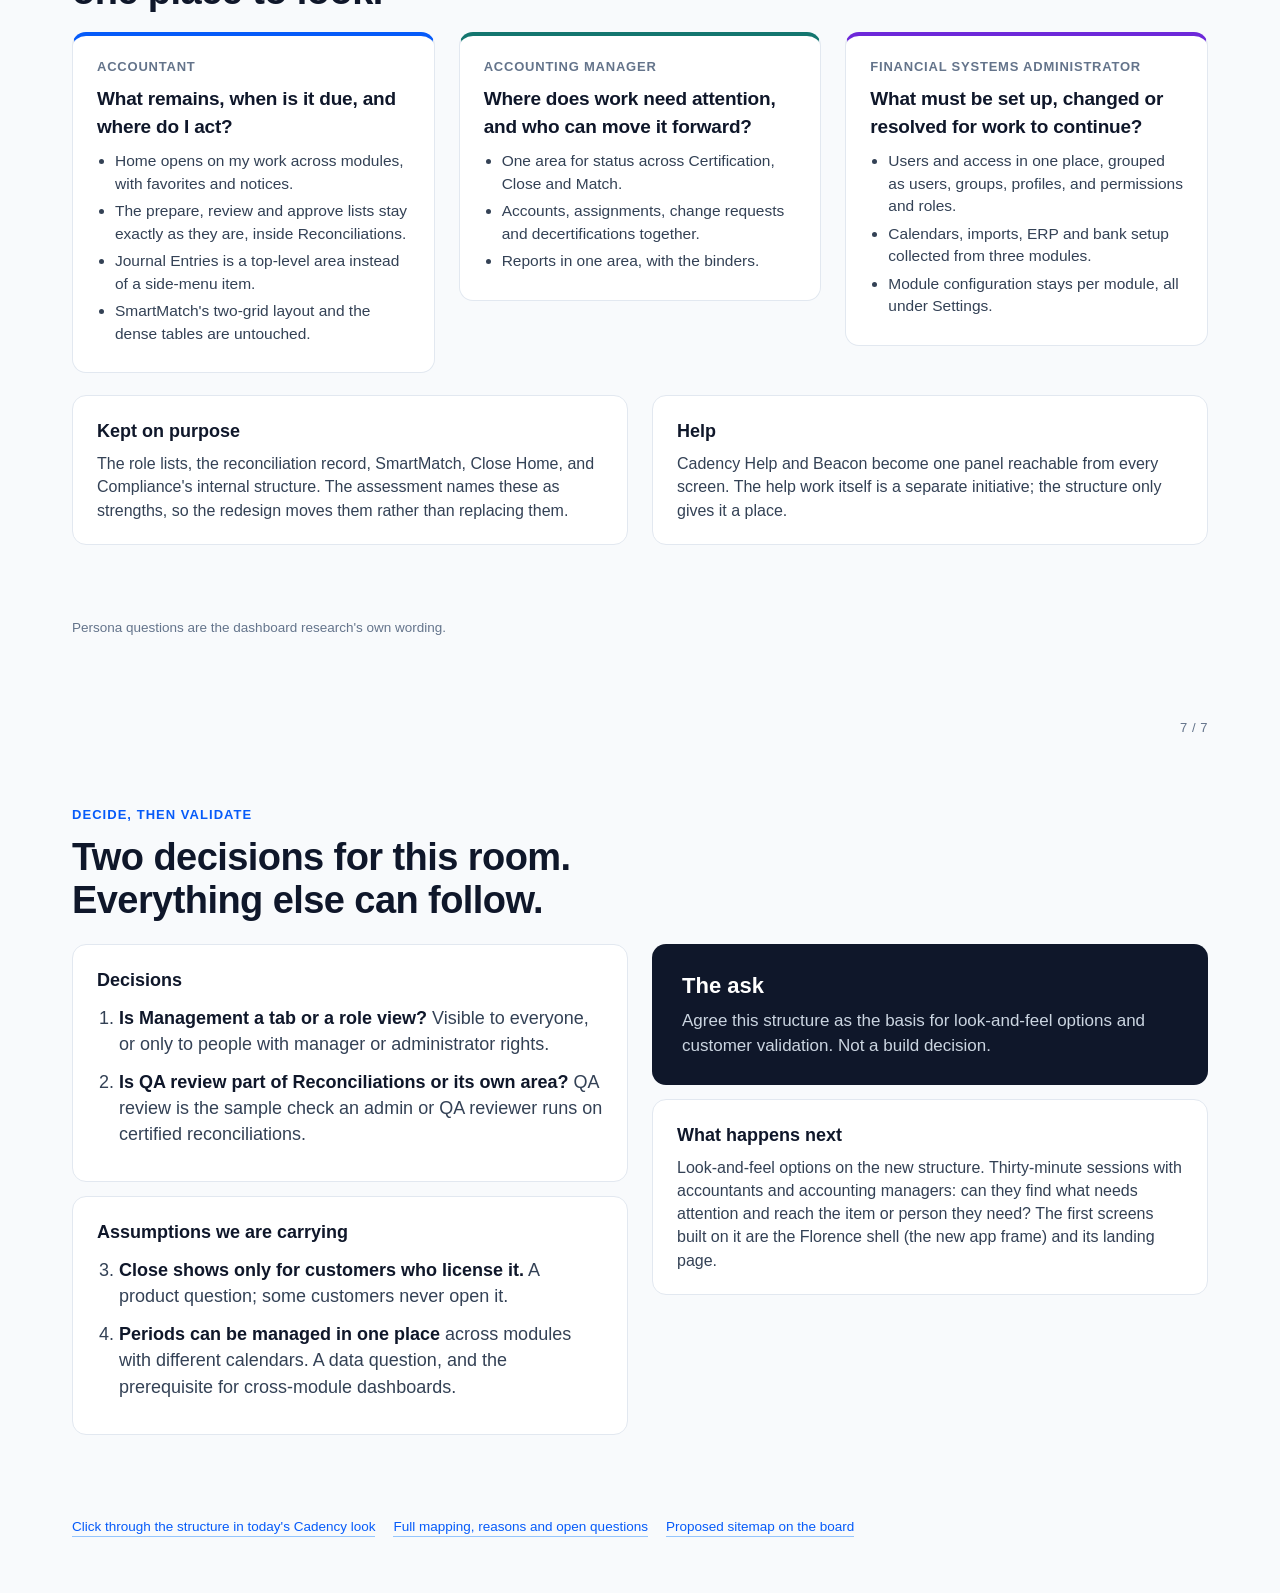
==== commit 60ca8808: "Add click-through mock-up in the current Cadency look; link it from the pitch Co-Authored-By: Claude" ====
--- a/index.html
+++ b/index.html
@@ -147,7 +147,7 @@
     </div>
   </div>
   </div>
-  <div class="foot"><span>Home is the one new screen: the landing page the research asked for, replacing the R2R Console. Area names are working names; renaming Certification to Reconciliations, or Match to Matching, is its own decision.</span></div>
+  <div class="foot"><a href="mockup.html">Click through this structure in today's Cadency look</a><span>Home is the one new screen: the landing page the research asked for, replacing the R2R Console. Area names are working names; renaming Certification to Reconciliations, or Match to Matching, is its own decision.</span></div>
 </section>
 
 <section class="slide" id="s4">
@@ -254,7 +254,7 @@
     </div>
   </div>
   </div>
-  <div class="foot"><a href="nav-redesign-draft.html">Full mapping, reasons and open questions</a><a href="https://www.figma.com/board/OrlyDEaz9z56cSYLQK0pqV/-Internal--Trintech-Discovery-Board?node-id=2692-3631">Proposed sitemap on the board</a></div>
+  <div class="foot"><a href="mockup.html">Click through the structure in today's Cadency look</a><a href="nav-redesign-draft.html">Full mapping, reasons and open questions</a><a href="https://www.figma.com/board/OrlyDEaz9z56cSYLQK0pqV/-Internal--Trintech-Discovery-Board?node-id=2692-3631">Proposed sitemap on the board</a></div>
 </section>
 
 <script>
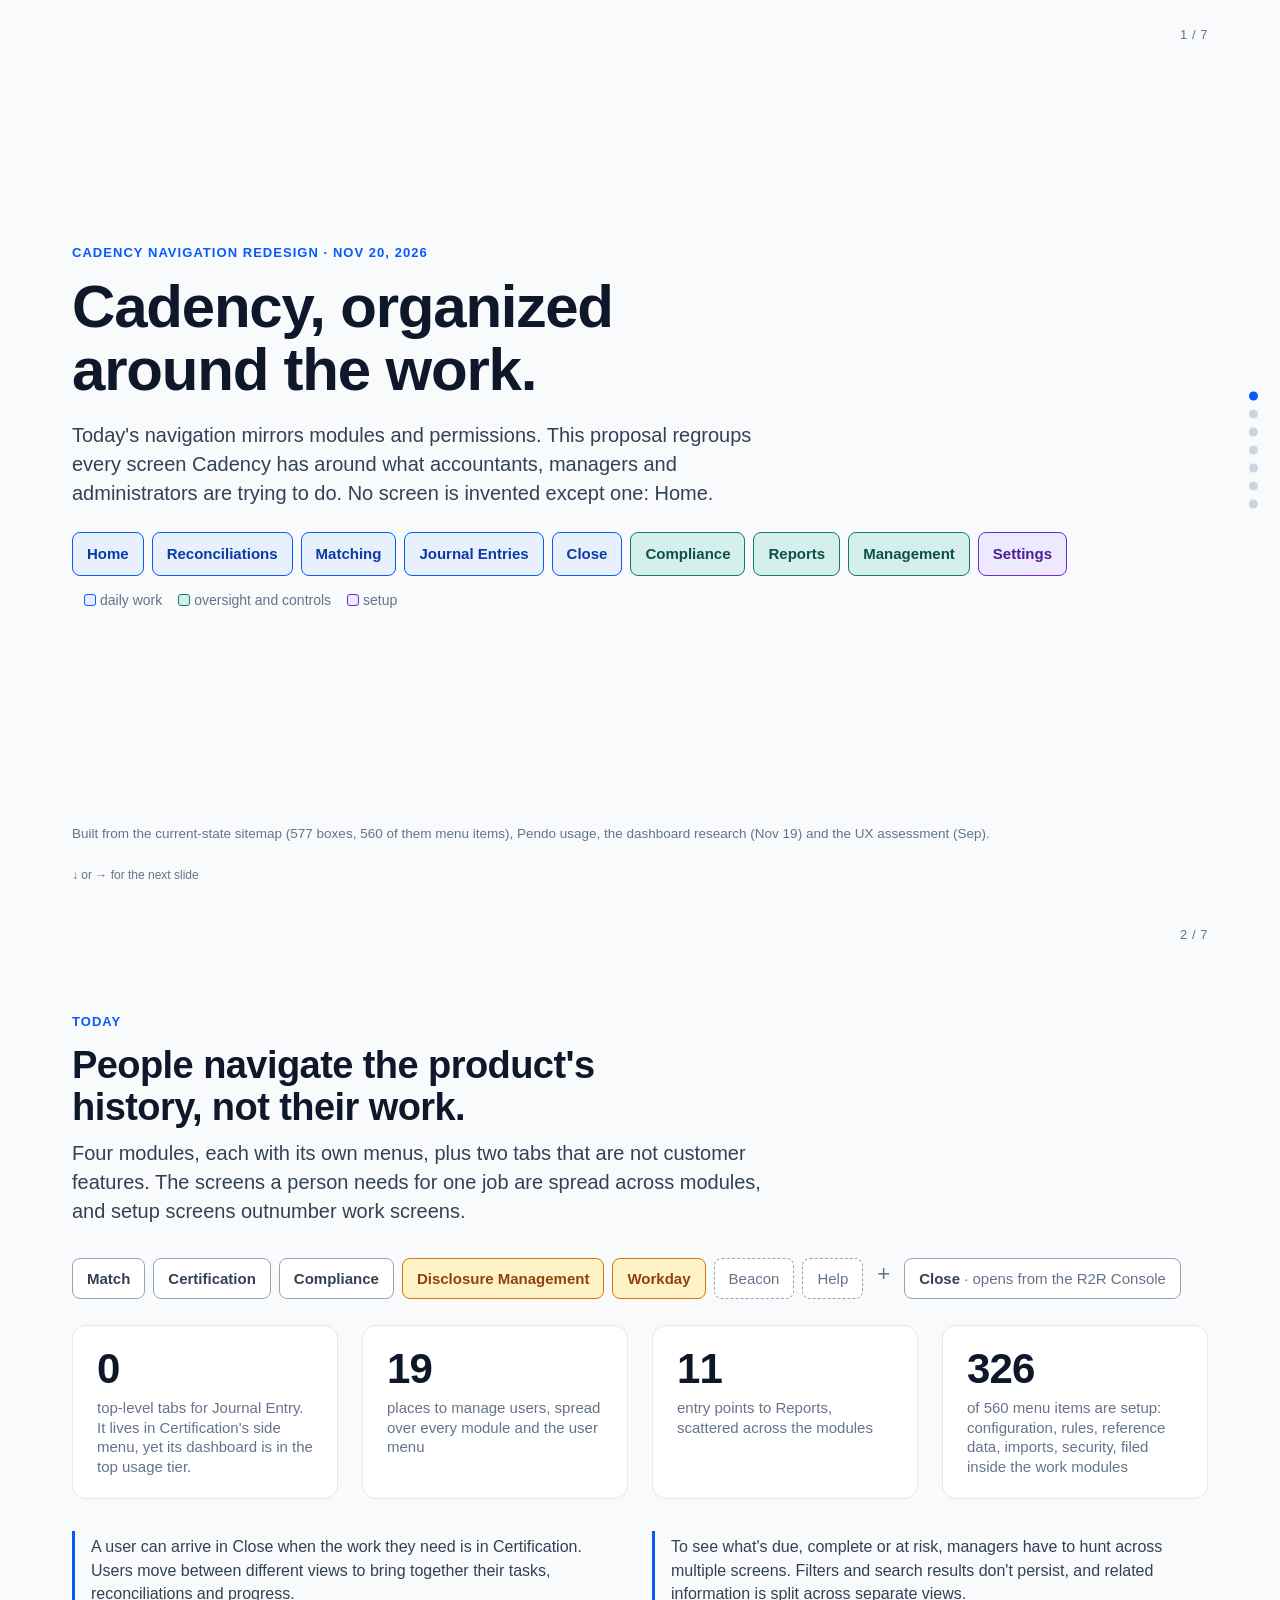
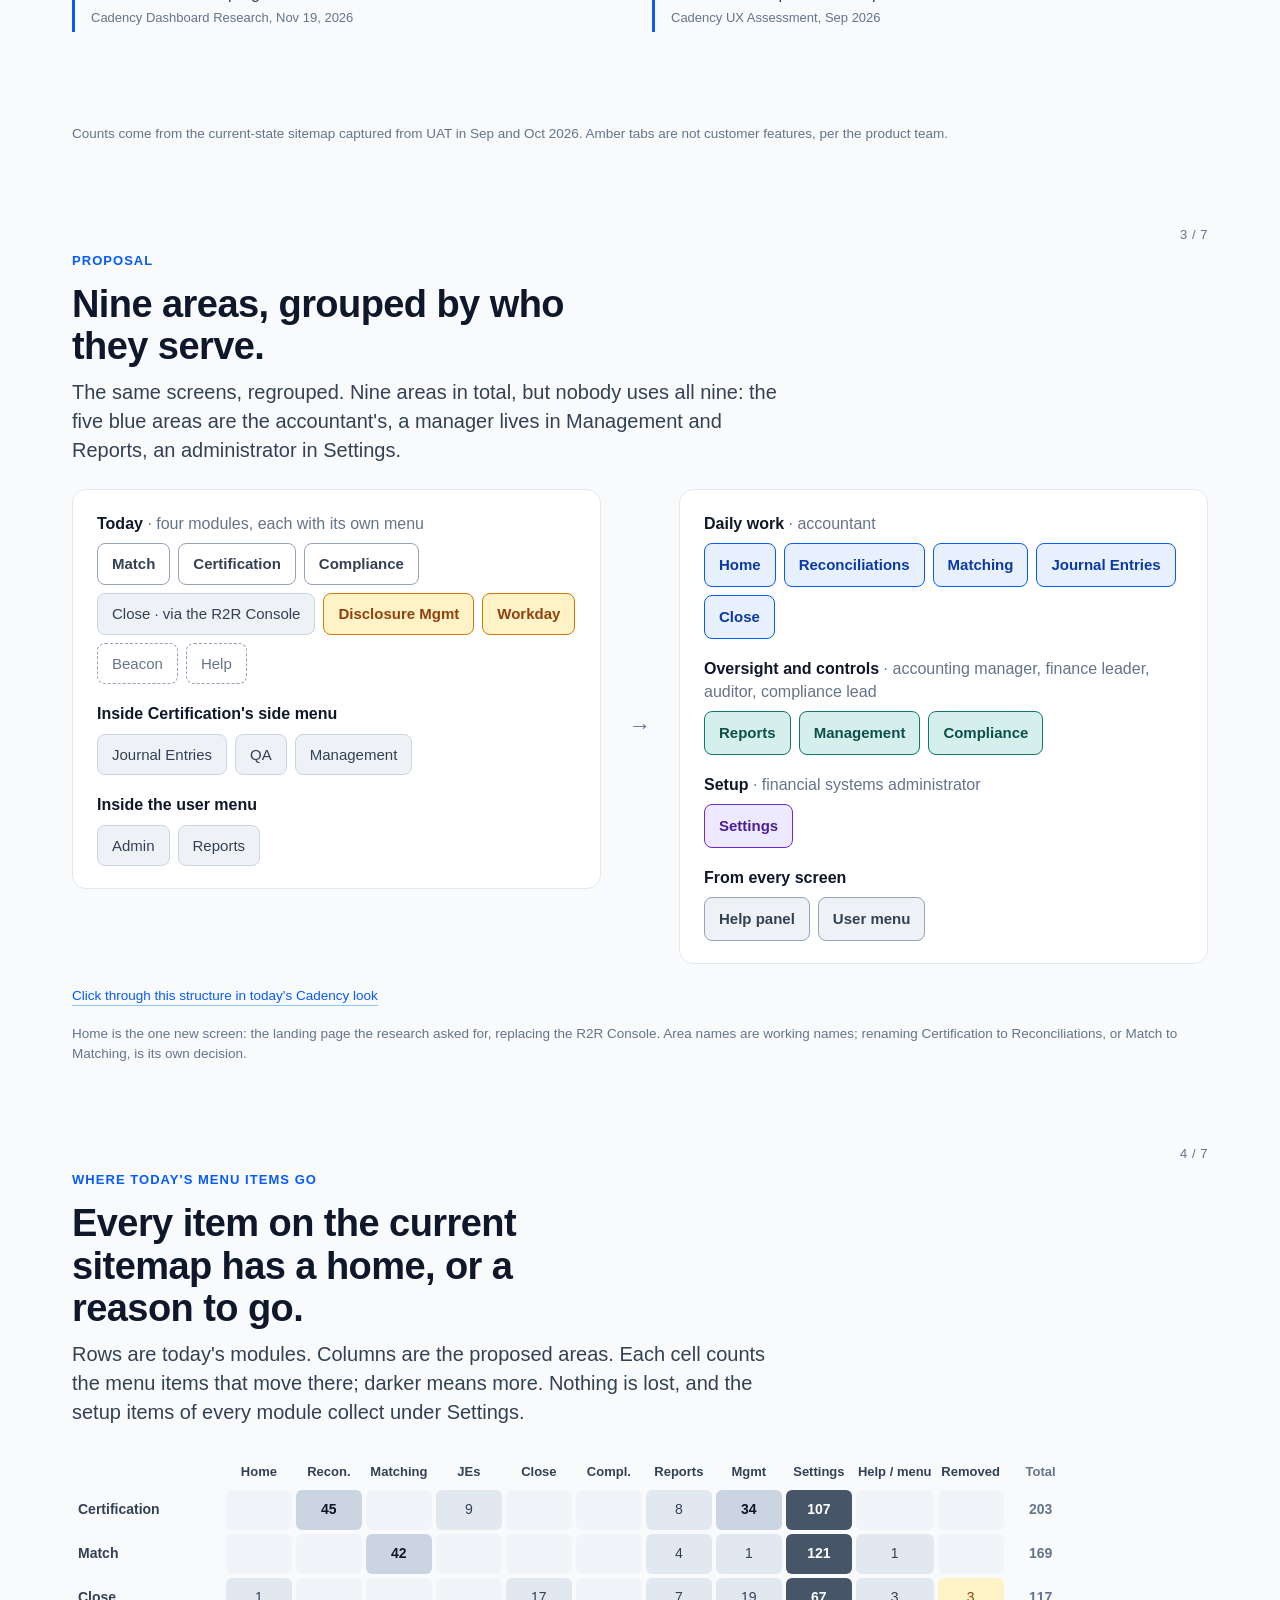
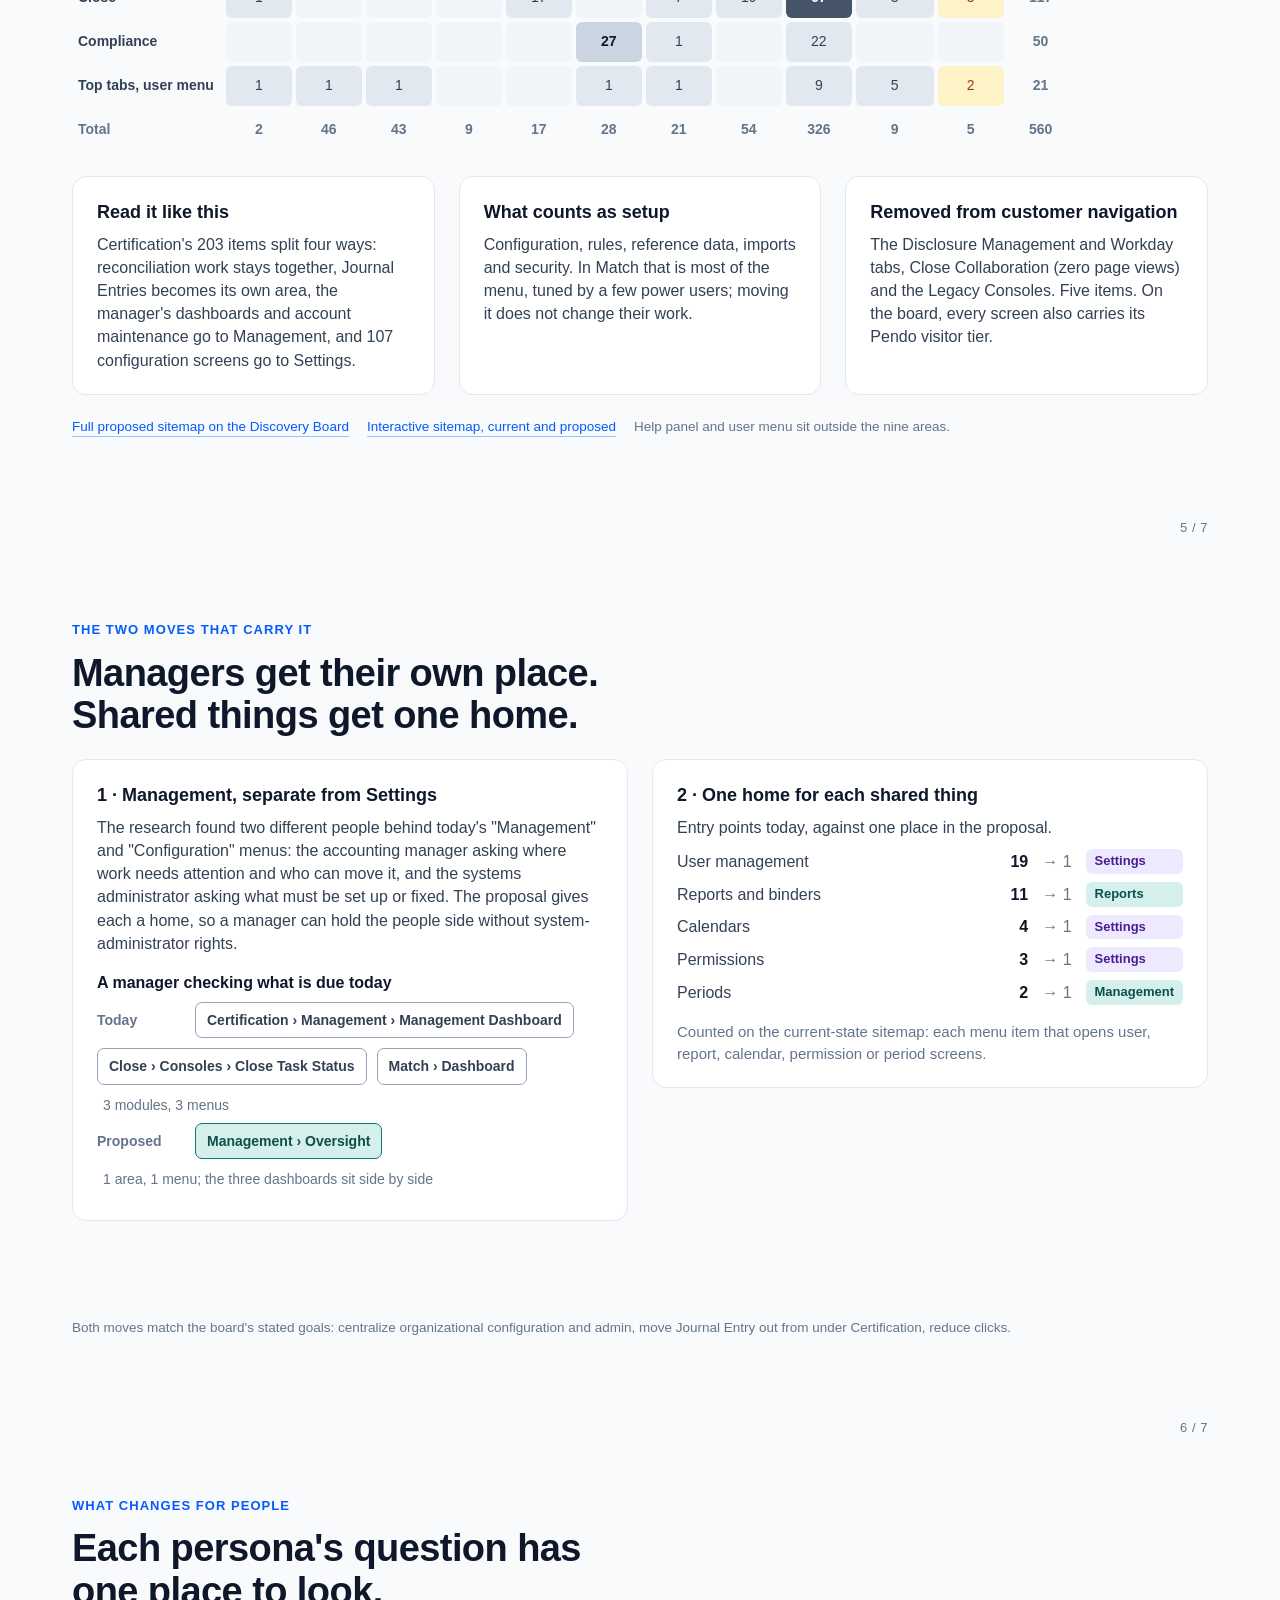
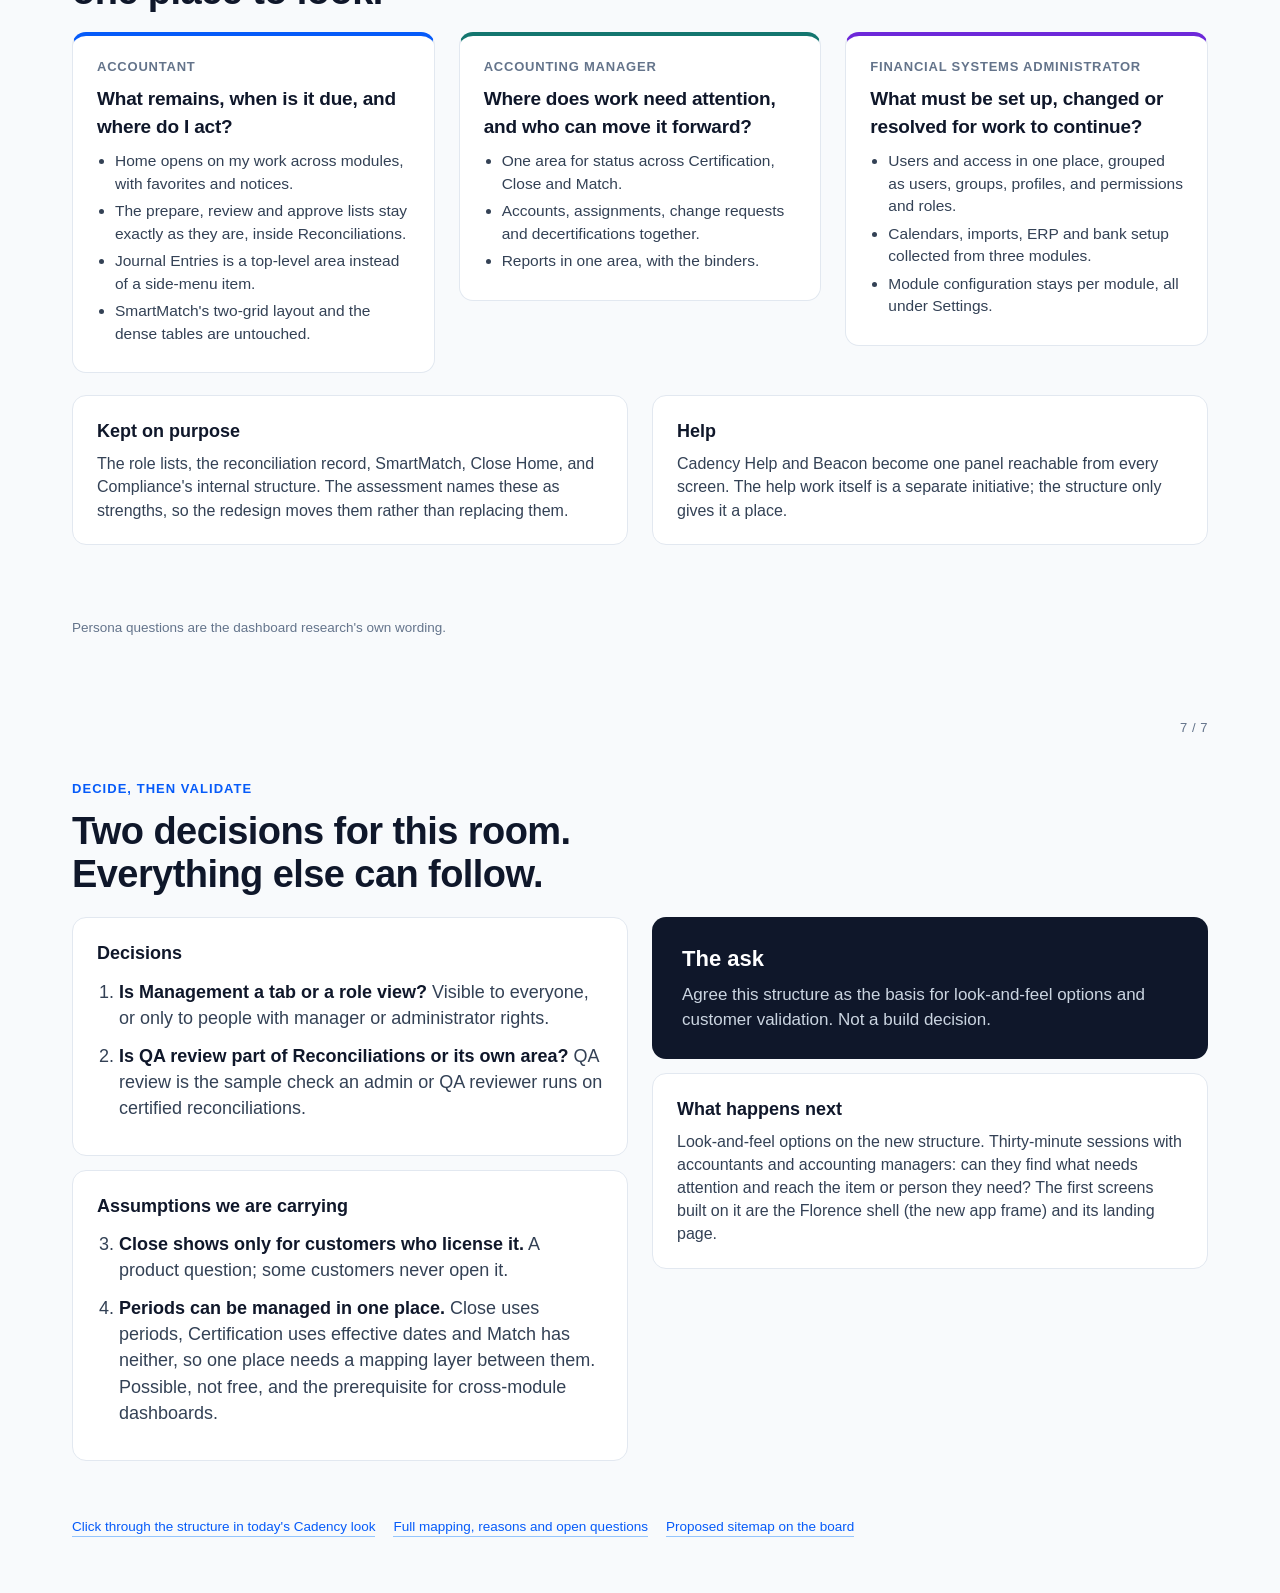
==== commit 848326ab: "Periods assumption: note the three period models and the mapping layer Co-Authored-By: Claude Fable " ====
--- a/index.html
+++ b/index.html
@@ -244,7 +244,7 @@
         <h3>Assumptions we are carrying</h3>
         <ol class="decide" start="3">
           <li><b>Close shows only for customers who license it.</b> A product question; some customers never open it.</li>
-          <li><b>Periods can be managed in one place</b> across modules with different calendars. A data question, and the prerequisite for cross-module dashboards.</li>
+          <li><b>Periods can be managed in one place.</b> Close uses periods, Certification uses effective dates and Match has neither, so one place needs a mapping layer between them. Possible, not free, and the prerequisite for cross-module dashboards.</li>
         </ol>
       </div>
     </div>
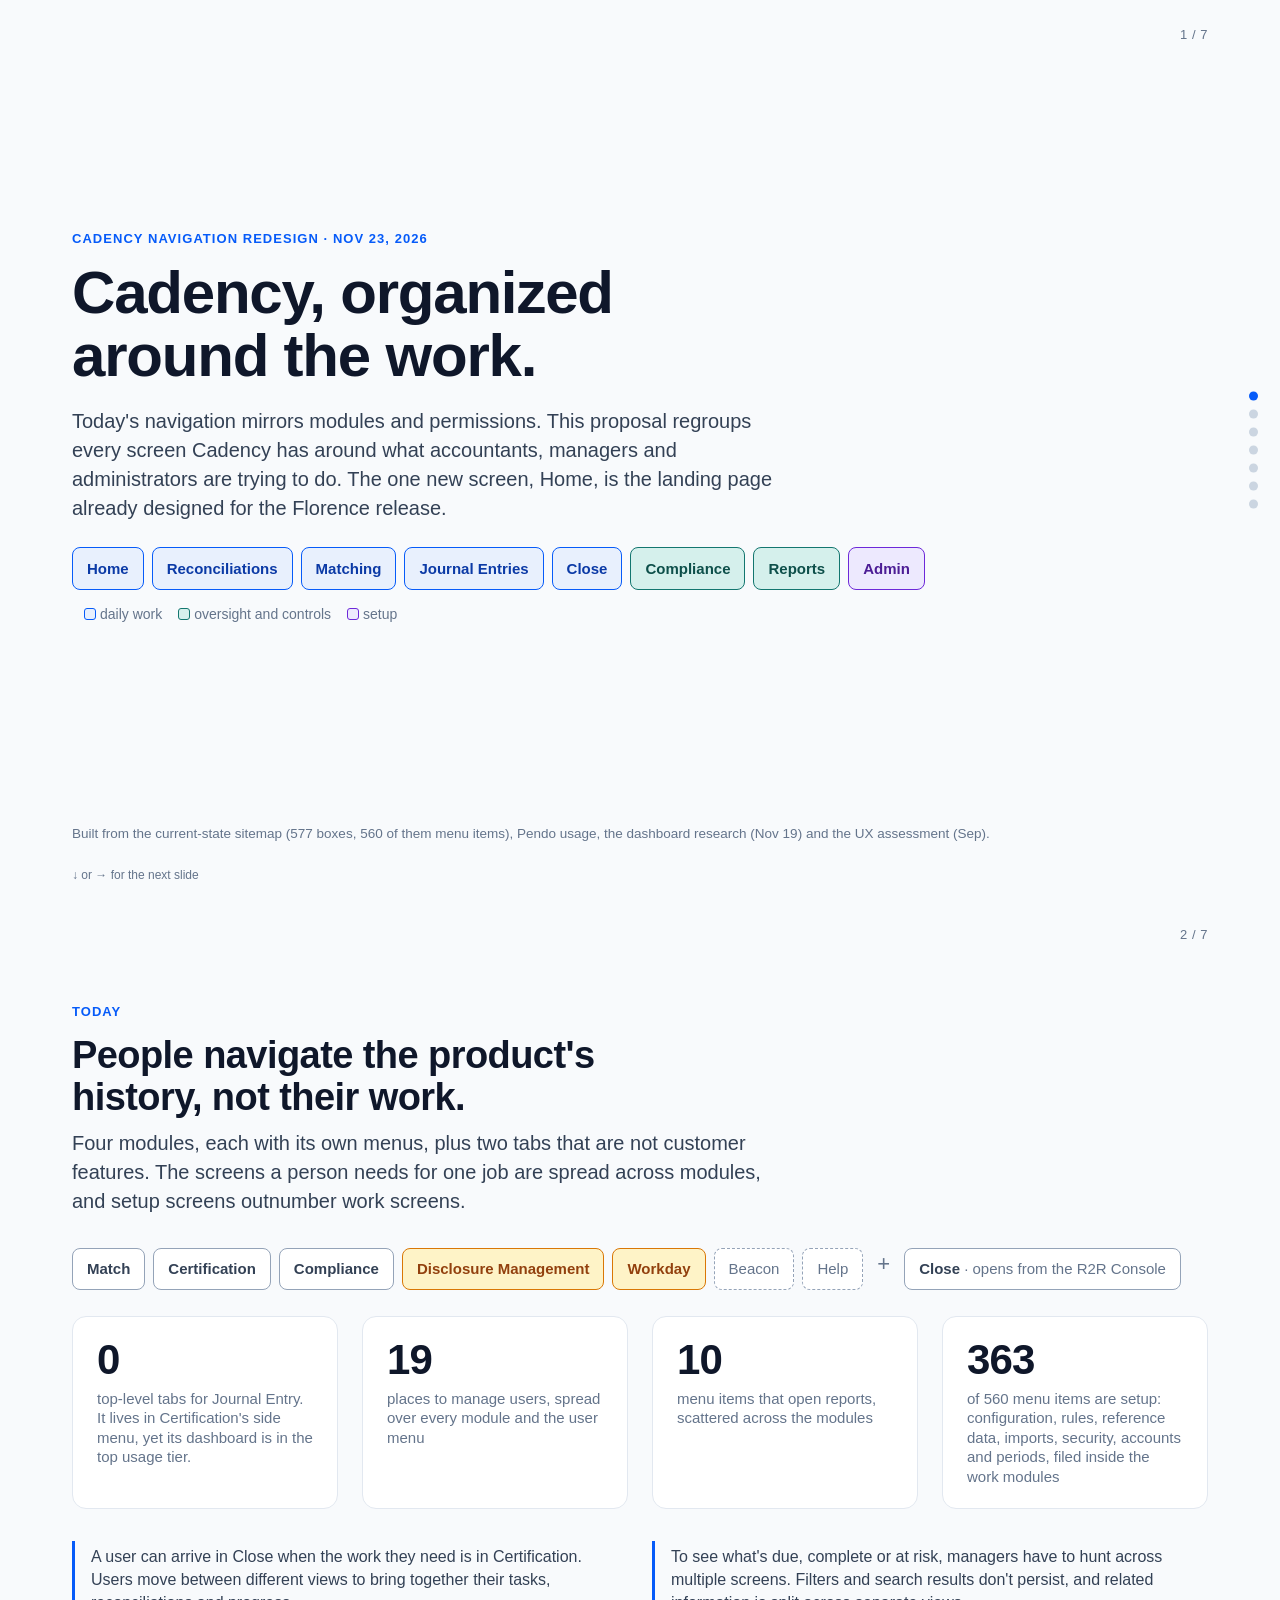
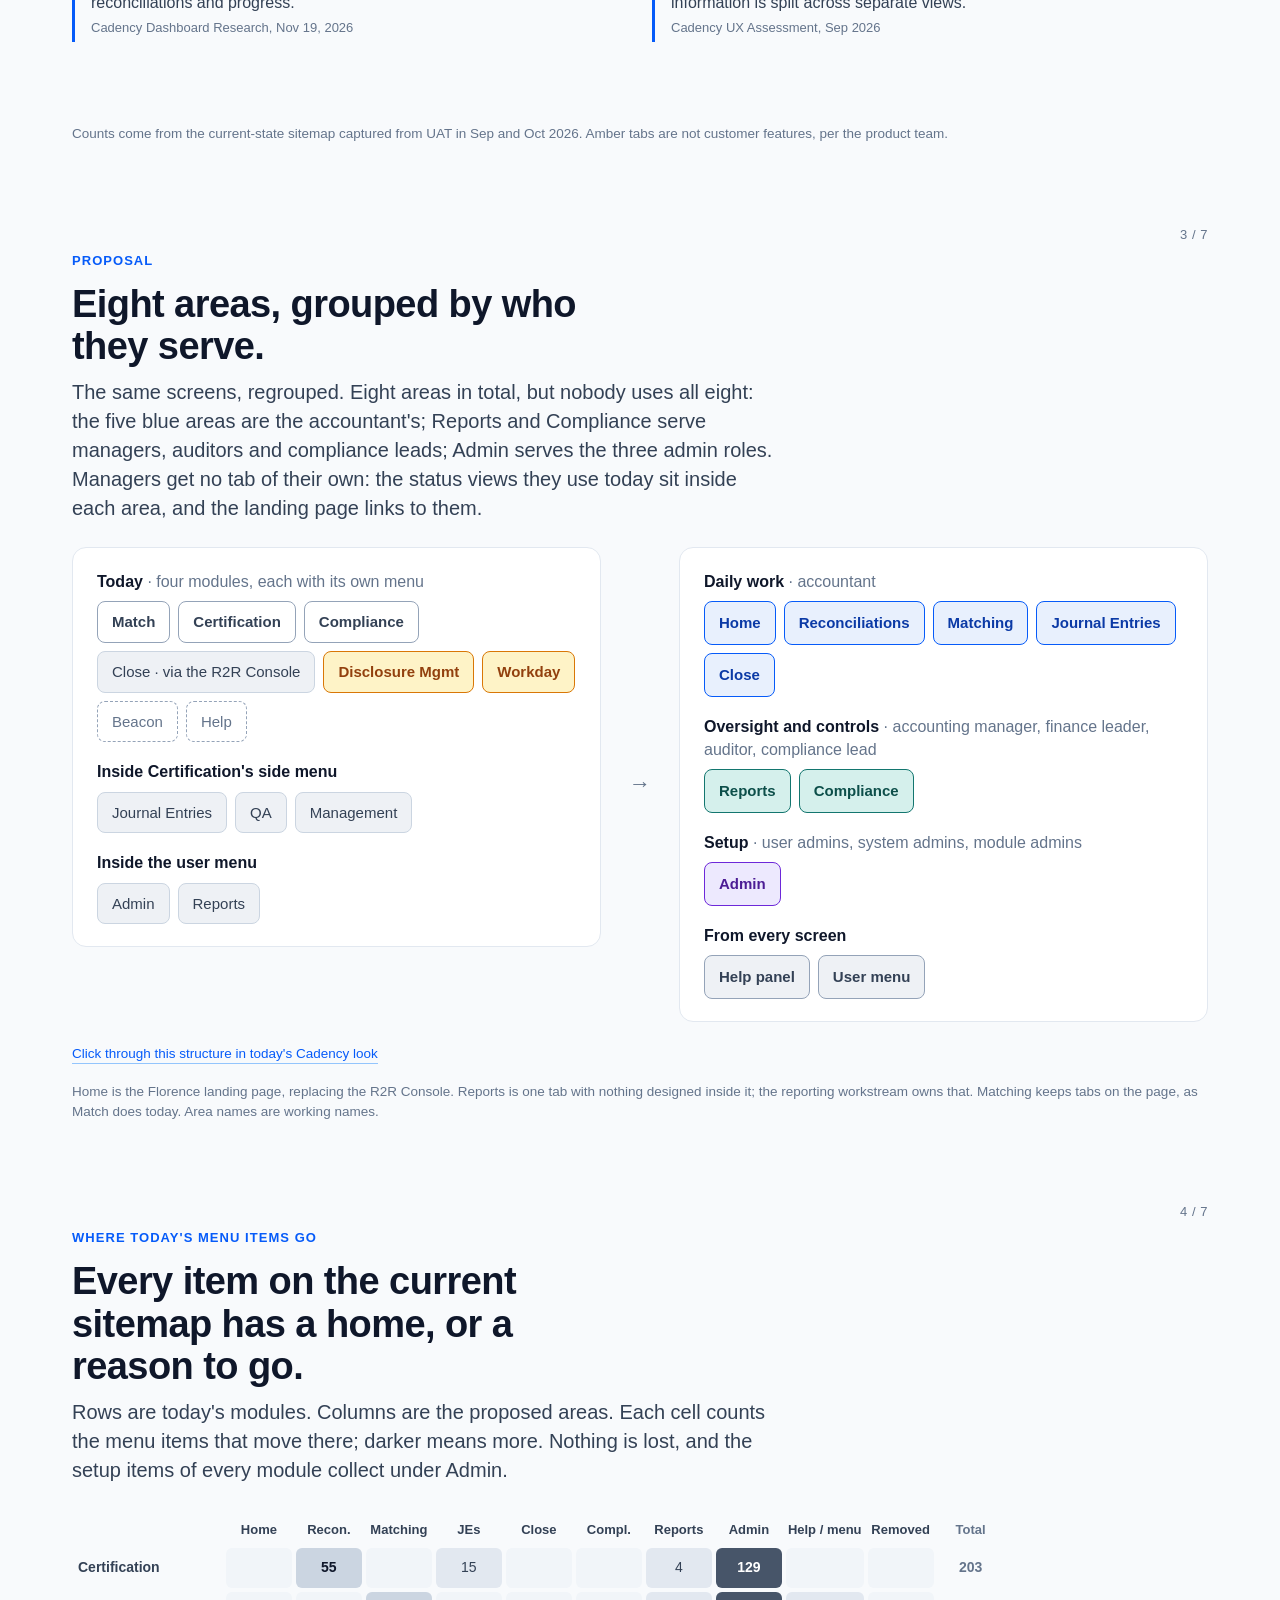
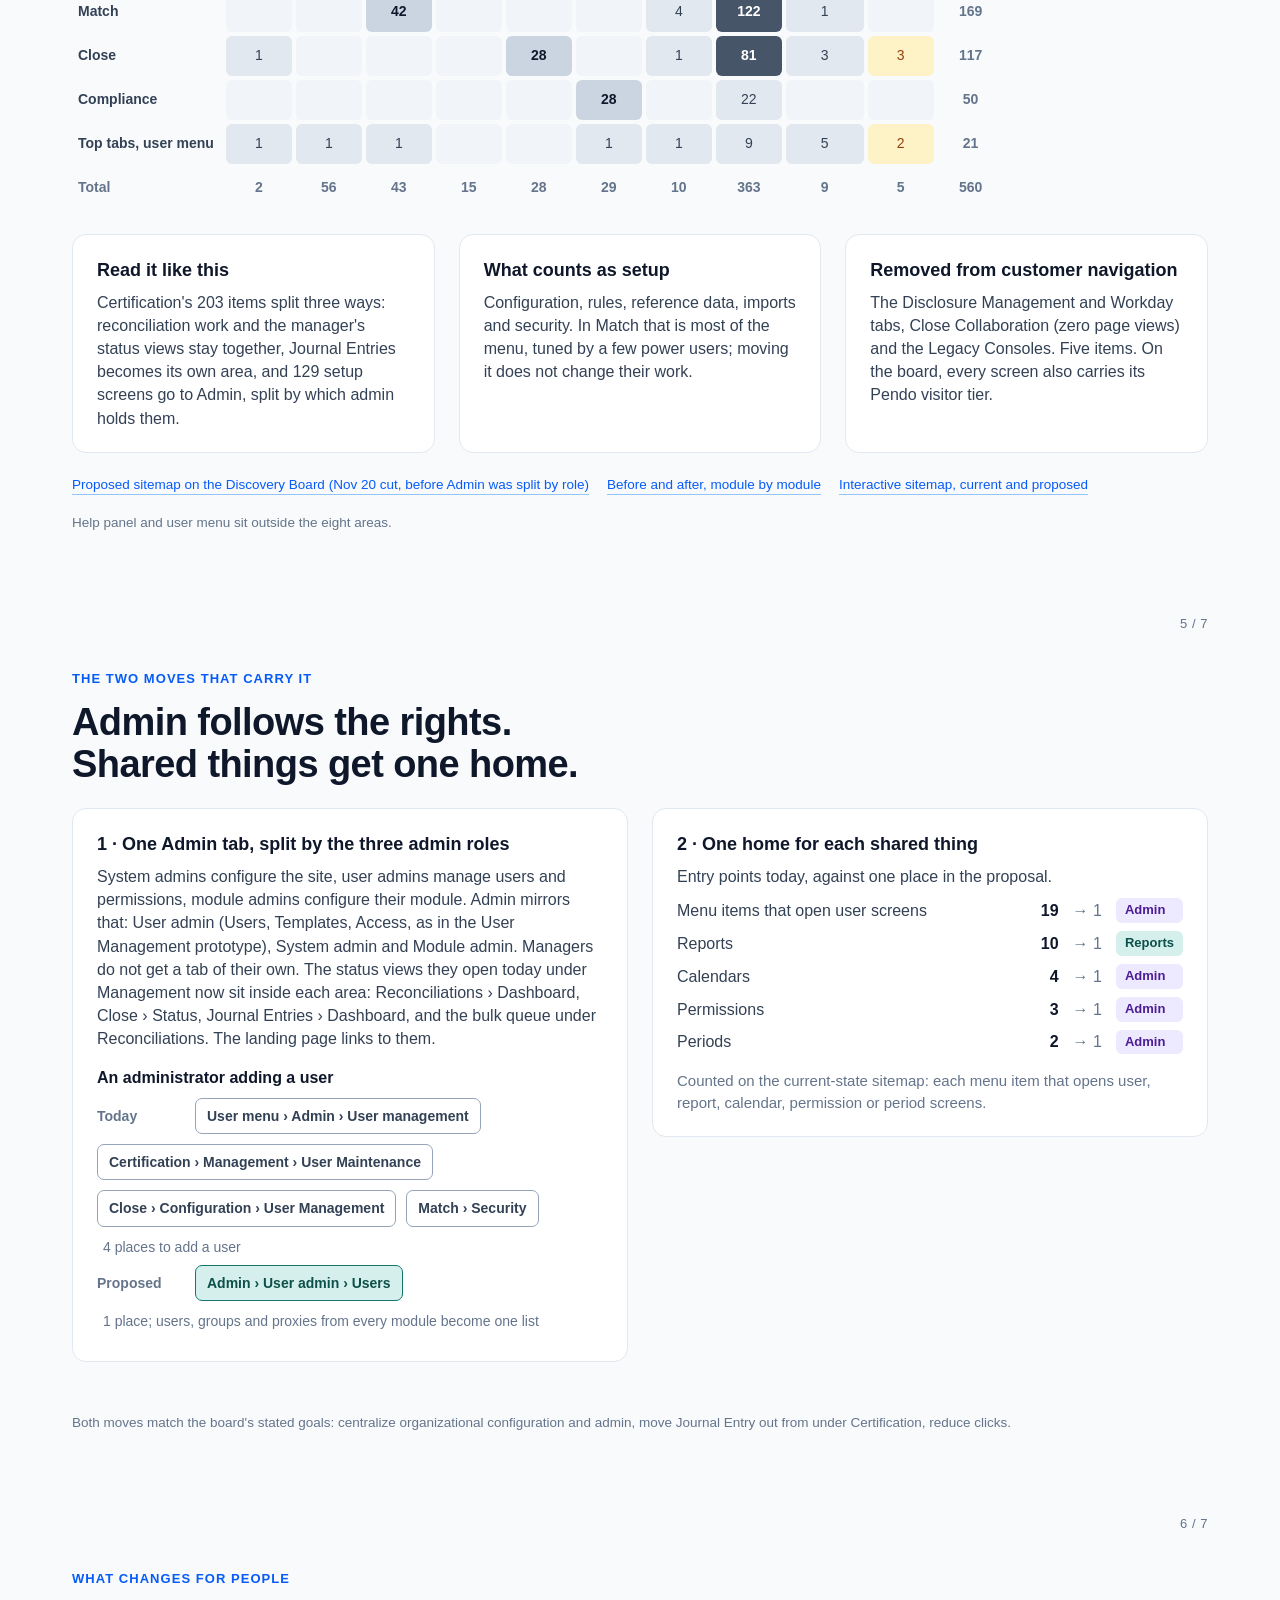
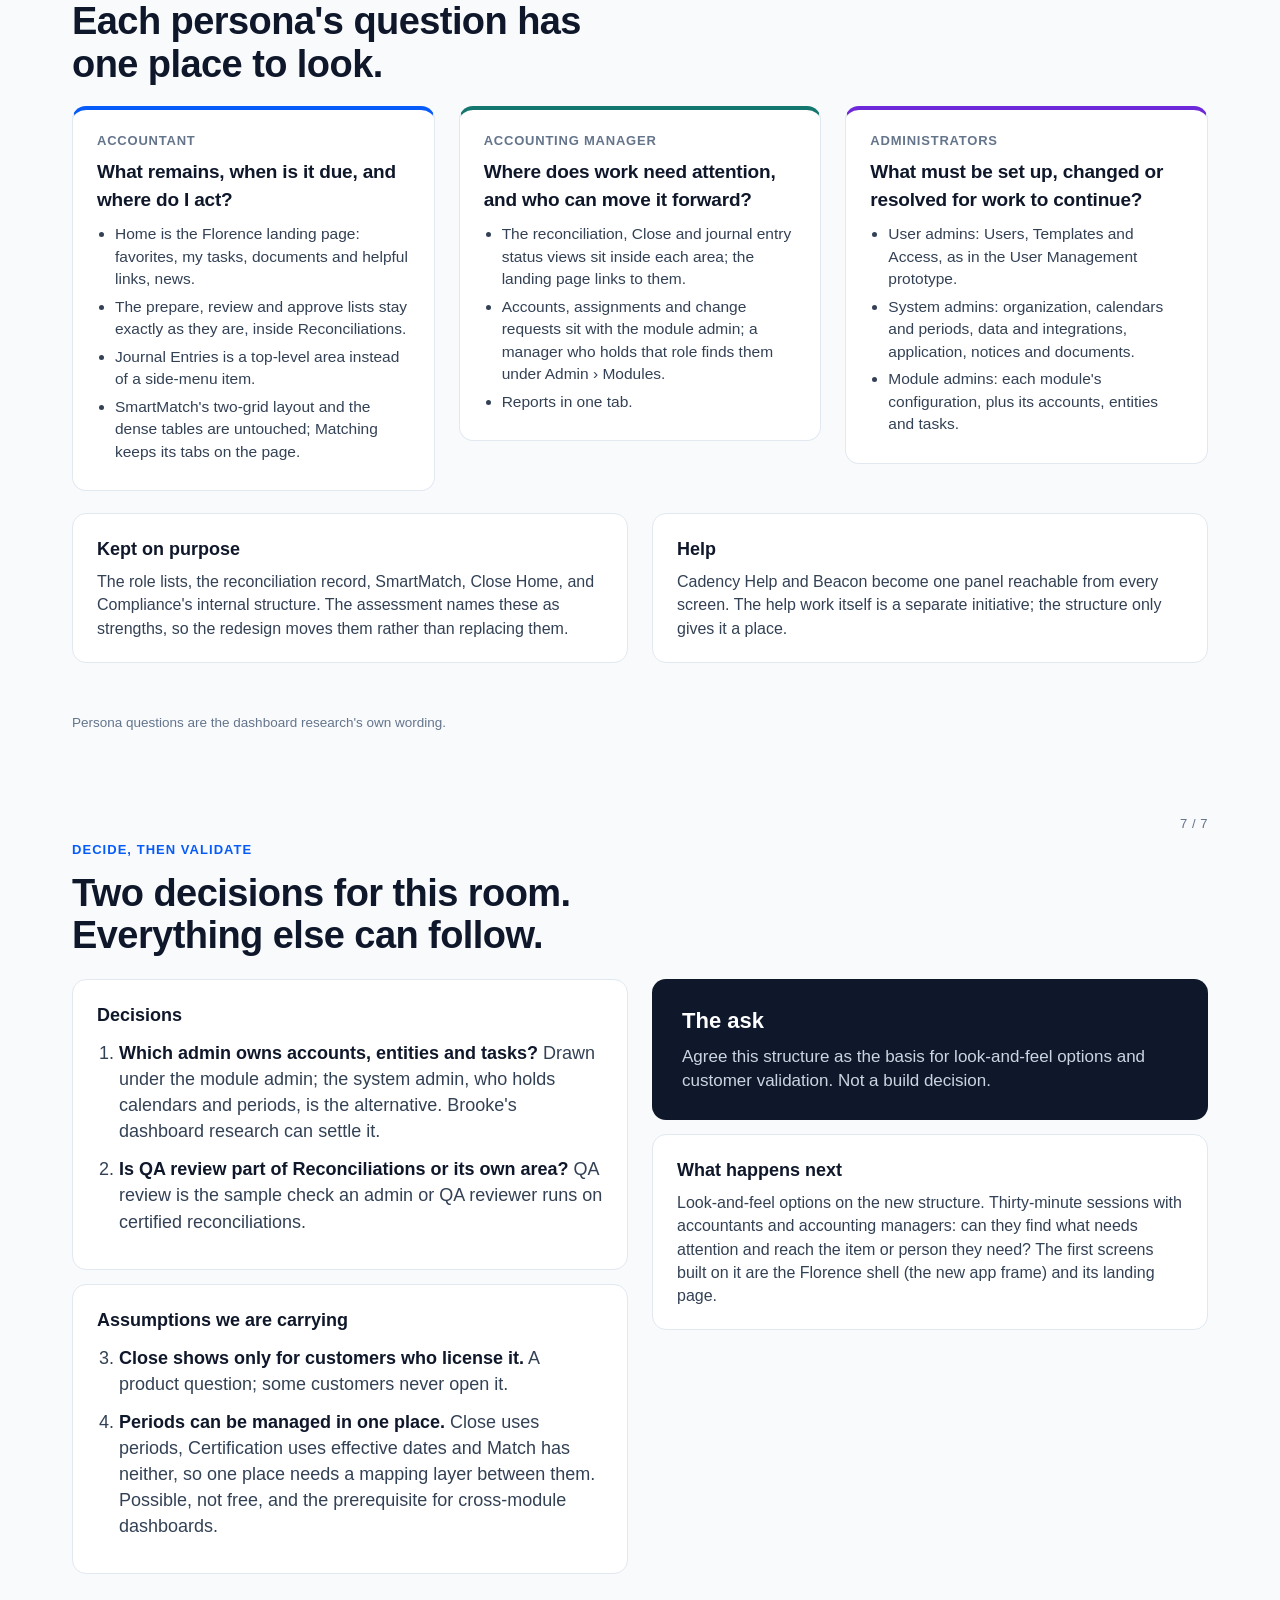
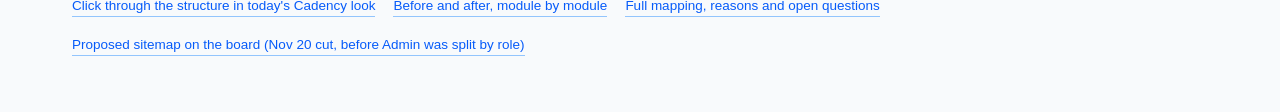
==== commit 8e71835a: "Revise after Jenny's Nov 20 notes: Reports as one tab, Florence landing page, Admin split by the thr" ====
--- a/index.html
+++ b/index.html
@@ -85,11 +85,11 @@
 <section class="slide" id="s1">
   <div class="n">1 / 7</div>
   <div class="grow">
-    <div class="kicker">Cadency navigation redesign · Nov 20, 2026</div>
+    <div class="kicker">Cadency navigation redesign · Nov 23, 2026</div>
     <h1>Cadency, organized around the work.</h1>
-    <p class="lead">Today's navigation mirrors modules and permissions. This proposal regroups every screen Cadency has around what accountants, managers and administrators are trying to do. No screen is invented except one: Home.</p>
+    <p class="lead">Today's navigation mirrors modules and permissions. This proposal regroups every screen Cadency has around what accountants, managers and administrators are trying to do. The one new screen, Home, is the landing page already designed for the Florence release.</p>
     <div class="row">
-      <span class="area">Home</span><span class="area">Reconciliations</span><span class="area">Matching</span><span class="area">Journal Entries</span><span class="area">Close</span><span class="area t">Compliance</span><span class="area t">Reports</span><span class="area t">Management</span><span class="area p">Settings</span>
+      <span class="area">Home</span><span class="area">Reconciliations</span><span class="area">Matching</span><span class="area">Journal Entries</span><span class="area">Close</span><span class="area t">Compliance</span><span class="area t">Reports</span><span class="area p">Admin</span>
     </div>
     <div class="keyline"><i style="background:var(--blue-soft);border:1.5px solid var(--blue)"></i>daily work <i style="background:var(--teal-soft);border:1.5px solid var(--teal)"></i>oversight and controls <i style="background:var(--purple-soft);border:1.5px solid var(--purple)"></i>setup</div>
   </div>
@@ -108,8 +108,8 @@
   <div class="cols c4" style="margin-top:20px">
     <div class="card"><div class="stat">0<small>top-level tabs for Journal Entry. It lives in Certification's side menu, yet its dashboard is in the top usage tier.</small></div></div>
     <div class="card"><div class="stat">19<small>places to manage users, spread over every module and the user menu</small></div></div>
-    <div class="card"><div class="stat">11<small>entry points to Reports, scattered across the modules</small></div></div>
-    <div class="card"><div class="stat">326<small>of 560 menu items are setup: configuration, rules, reference data, imports, security, filed inside the work modules</small></div></div>
+    <div class="card"><div class="stat">10<small>menu items that open reports, scattered across the modules</small></div></div>
+    <div class="card"><div class="stat">363<small>of 560 menu items are setup: configuration, rules, reference data, imports, security, accounts and periods, filed inside the work modules</small></div></div>
   </div>
   <div class="cols c2" style="margin-top:22px">
     <div class="quote">A user can arrive in Close when the work they need is in Certification. Users move between different views to bring together their tasks, reconciliations and progress.<span>Cadency Dashboard Research, Nov 19, 2026</span></div>
@@ -123,8 +123,8 @@
   <div class="n">3 / 7</div>
   <div class="grow">
   <div class="kicker">Proposal</div>
-  <h2>Nine areas, grouped by who they serve.</h2>
-  <p class="lead">The same screens, regrouped. Nine areas in total, but nobody uses all nine: the five blue areas are the accountant's, a manager lives in Management and Reports, an administrator in Settings.</p>
+  <h2>Eight areas, grouped by who they serve.</h2>
+  <p class="lead">The same screens, regrouped. Eight areas in total, but nobody uses all eight: the five blue areas are the accountant's; Reports and Compliance serve managers, auditors and compliance leads; Admin serves the three admin roles. Managers get no tab of their own: the status views they use today sit inside each area, and the landing page links to them.</p>
   <div class="before-after">
     <div class="card">
       <div class="who">Today <span>· four modules, each with its own menu</span></div>
@@ -139,15 +139,15 @@
       <div class="who">Daily work <span>· accountant</span></div>
       <div class="row"><span class="area">Home</span><span class="area">Reconciliations</span><span class="area">Matching</span><span class="area">Journal Entries</span><span class="area">Close</span></div>
       <div class="who">Oversight and controls <span>· accounting manager, finance leader, auditor, compliance lead</span></div>
-      <div class="row"><span class="area t">Reports</span><span class="area t">Management</span><span class="area t">Compliance</span></div>
-      <div class="who">Setup <span>· financial systems administrator</span></div>
-      <div class="row"><span class="area p">Settings</span></div>
+      <div class="row"><span class="area t">Reports</span><span class="area t">Compliance</span></div>
+      <div class="who">Setup <span>· user admins, system admins, module admins</span></div>
+      <div class="row"><span class="area p">Admin</span></div>
       <div class="who">From every screen</div>
       <div class="row"><span class="area g">Help panel</span><span class="area g">User menu</span></div>
     </div>
   </div>
   </div>
-  <div class="foot"><a href="mockup.html">Click through this structure in today's Cadency look</a><span>Home is the one new screen: the landing page the research asked for, replacing the R2R Console. Area names are working names; renaming Certification to Reconciliations, or Match to Matching, is its own decision.</span></div>
+  <div class="foot"><a href="mockup.html">Click through this structure in today's Cadency look</a><span>Home is the Florence landing page, replacing the R2R Console. Reports is one tab with nothing designed inside it; the reporting workstream owns that. Matching keeps tabs on the page, as Match does today. Area names are working names.</span></div>
 </section>
 
 <section class="slide" id="s4">
@@ -155,51 +155,51 @@
   <div class="grow">
   <div class="kicker">Where today's menu items go</div>
   <h2>Every item on the current sitemap has a home, or a reason to go.</h2>
-  <p class="lead">Rows are today's modules. Columns are the proposed areas. Each cell counts the menu items that move there; darker means more. Nothing is lost, and the setup items of every module collect under Settings.</p>
+  <p class="lead">Rows are today's modules. Columns are the proposed areas. Each cell counts the menu items that move there; darker means more. Nothing is lost, and the setup items of every module collect under Admin.</p>
   <div>
     <table class="mx">
-      <thead><tr><th class="r"></th><th>Home</th><th>Recon.</th><th>Matching</th><th>JEs</th><th>Close</th><th>Compl.</th><th>Reports</th><th>Mgmt</th><th>Settings</th><th>Help / menu</th><th>Removed</th><th class="tot">Total</th></tr></thead>
+      <thead><tr><th class="r"></th><th>Home</th><th>Recon.</th><th>Matching</th><th>JEs</th><th>Close</th><th>Compl.</th><th>Reports</th><th>Admin</th><th>Help / menu</th><th>Removed</th><th class="tot">Total</th></tr></thead>
       <tbody>
-        <tr><th class="r">Certification</th><td></td><td class="v2">45</td><td></td><td class="v1">9</td><td></td><td></td><td class="v1">8</td><td class="v2">34</td><td class="v3">107</td><td></td><td></td><td class="tot">203</td></tr>
-        <tr><th class="r">Match</th><td></td><td></td><td class="v2">42</td><td></td><td></td><td></td><td class="v1">4</td><td class="v1">1</td><td class="v3">121</td><td class="v1">1</td><td></td><td class="tot">169</td></tr>
-        <tr><th class="r">Close</th><td class="v1">1</td><td></td><td></td><td></td><td class="v1">17</td><td></td><td class="v1">7</td><td class="v1">19</td><td class="v3">67</td><td class="v1">3</td><td class="rm">3</td><td class="tot">117</td></tr>
-        <tr><th class="r">Compliance</th><td></td><td></td><td></td><td></td><td></td><td class="v2">27</td><td class="v1">1</td><td></td><td class="v1">22</td><td></td><td></td><td class="tot">50</td></tr>
-        <tr><th class="r">Top tabs, user menu</th><td class="v1">1</td><td class="v1">1</td><td class="v1">1</td><td></td><td></td><td class="v1">1</td><td class="v1">1</td><td></td><td class="v1">9</td><td class="v1">5</td><td class="rm">2</td><td class="tot">21</td></tr>
-        <tr><th class="r tot">Total</th><td class="tot">2</td><td class="tot">46</td><td class="tot">43</td><td class="tot">9</td><td class="tot">17</td><td class="tot">28</td><td class="tot">21</td><td class="tot">54</td><td class="tot">326</td><td class="tot">9</td><td class="tot">5</td><td class="tot">560</td></tr>
+        <tr><th class="r">Certification</th><td></td><td class="v2">55</td><td></td><td class="v1">15</td><td></td><td></td><td class="v1">4</td><td class="v3">129</td><td></td><td></td><td class="tot">203</td></tr>
+        <tr><th class="r">Match</th><td></td><td></td><td class="v2">42</td><td></td><td></td><td></td><td class="v1">4</td><td class="v3">122</td><td class="v1">1</td><td></td><td class="tot">169</td></tr>
+        <tr><th class="r">Close</th><td class="v1">1</td><td></td><td></td><td></td><td class="v2">28</td><td></td><td class="v1">1</td><td class="v3">81</td><td class="v1">3</td><td class="rm">3</td><td class="tot">117</td></tr>
+        <tr><th class="r">Compliance</th><td></td><td></td><td></td><td></td><td></td><td class="v2">28</td><td></td><td class="v1">22</td><td></td><td></td><td class="tot">50</td></tr>
+        <tr><th class="r">Top tabs, user menu</th><td class="v1">1</td><td class="v1">1</td><td class="v1">1</td><td></td><td></td><td class="v1">1</td><td class="v1">1</td><td class="v1">9</td><td class="v1">5</td><td class="rm">2</td><td class="tot">21</td></tr>
+        <tr><th class="r tot">Total</th><td class="tot">2</td><td class="tot">56</td><td class="tot">43</td><td class="tot">15</td><td class="tot">28</td><td class="tot">29</td><td class="tot">10</td><td class="tot">363</td><td class="tot">9</td><td class="tot">5</td><td class="tot">560</td></tr>
       </tbody>
     </table>
     <div class="cols c3" style="margin-top:22px">
-      <div class="card"><h3>Read it like this</h3><p>Certification's 203 items split four ways: reconciliation work stays together, Journal Entries becomes its own area, the manager's dashboards and account maintenance go to Management, and 107 configuration screens go to Settings.</p></div>
+      <div class="card"><h3>Read it like this</h3><p>Certification's 203 items split three ways: reconciliation work and the manager's status views stay together, Journal Entries becomes its own area, and 129 setup screens go to Admin, split by which admin holds them.</p></div>
       <div class="card"><h3>What counts as setup</h3><p>Configuration, rules, reference data, imports and security. In Match that is most of the menu, tuned by a few power users; moving it does not change their work.</p></div>
       <div class="card"><h3>Removed from customer navigation</h3><p>The Disclosure Management and Workday tabs, Close Collaboration (zero page views) and the Legacy Consoles. Five items. On the board, every screen also carries its Pendo visitor tier.</p></div>
     </div>
   </div>
   </div>
-  <div class="foot"><a href="https://www.figma.com/board/OrlyDEaz9z56cSYLQK0pqV/-Internal--Trintech-Discovery-Board?node-id=2692-3631">Full proposed sitemap on the Discovery Board</a><a href="sitemap.html">Interactive sitemap, current and proposed</a><span>Help panel and user menu sit outside the nine areas.</span></div>
+  <div class="foot"><a href="https://www.figma.com/board/OrlyDEaz9z56cSYLQK0pqV/-Internal--Trintech-Discovery-Board?node-id=2692-3631">Proposed sitemap on the Discovery Board (Nov 20 cut, before Admin was split by role)</a><a href="compare.html">Before and after, module by module</a><a href="sitemap.html">Interactive sitemap, current and proposed</a><span>Help panel and user menu sit outside the eight areas.</span></div>
 </section>
 
 <section class="slide" id="s5">
   <div class="n">5 / 7</div>
   <div class="grow">
   <div class="kicker">The two moves that carry it</div>
-  <h2>Managers get their own place. Shared things get one home.</h2>
+  <h2>Admin follows the rights. Shared things get one home.</h2>
   <div class="cols c2" style="margin-top:12px;align-items:start">
     <div class="card">
-      <h3>1 · Management, separate from Settings</h3>
-      <p>The research found two different people behind today's "Management" and "Configuration" menus: the accounting manager asking where work needs attention and who can move it, and the systems administrator asking what must be set up or fixed. The proposal gives each a home, so a manager can hold the people side without system-administrator rights.</p>
-      <p style="margin-top:16px;font-weight:600;color:var(--ink)">A manager checking what is due today</p>
-      <div class="path"><span class="lbl">Today</span><span class="step">Certification › Management › Management Dashboard</span><span class="step">Close › Consoles › Close Task Status</span><span class="step">Match › Dashboard</span><span class="sum">3 modules, 3 menus</span></div>
-      <div class="path"><span class="lbl">Proposed</span><span class="step t">Management › Oversight</span><span class="sum">1 area, 1 menu; the three dashboards sit side by side</span></div>
+      <h3>1 · One Admin tab, split by the three admin roles</h3>
+      <p>System admins configure the site, user admins manage users and permissions, module admins configure their module. Admin mirrors that: User admin (Users, Templates, Access, as in the User Management prototype), System admin and Module admin. Managers do not get a tab of their own. The status views they open today under Management now sit inside each area: Reconciliations › Dashboard, Close › Status, Journal Entries › Dashboard, and the bulk queue under Reconciliations. The landing page links to them.</p>
+      <p style="margin-top:16px;font-weight:600;color:var(--ink)">An administrator adding a user</p>
+      <div class="path"><span class="lbl">Today</span><span class="step">User menu › Admin › User management</span><span class="step">Certification › Management › User Maintenance</span><span class="step">Close › Configuration › User Management</span><span class="step">Match › Security</span><span class="sum">4 places to add a user</span></div>
+      <div class="path"><span class="lbl">Proposed</span><span class="step t">Admin › User admin › Users</span><span class="sum">1 place; users, groups and proxies from every module become one list</span></div>
     </div>
     <div class="card">
       <h3>2 · One home for each shared thing</h3>
       <p>Entry points today, against one place in the proposal.</p>
       <div class="one">
-        <span class="l">User management</span><b>19</b><span class="to">→ 1</span><span class="chip p">Settings</span>
-        <span class="l">Reports and binders</span><b>11</b><span class="to">→ 1</span><span class="chip t">Reports</span>
-        <span class="l">Calendars</span><b>4</b><span class="to">→ 1</span><span class="chip p">Settings</span>
-        <span class="l">Permissions</span><b>3</b><span class="to">→ 1</span><span class="chip p">Settings</span>
-        <span class="l">Periods</span><b>2</b><span class="to">→ 1</span><span class="chip t">Management</span>
+        <span class="l">Menu items that open user screens</span><b>19</b><span class="to">→ 1</span><span class="chip p">Admin</span>
+        <span class="l">Reports</span><b>10</b><span class="to">→ 1</span><span class="chip t">Reports</span>
+        <span class="l">Calendars</span><b>4</b><span class="to">→ 1</span><span class="chip p">Admin</span>
+        <span class="l">Permissions</span><b>3</b><span class="to">→ 1</span><span class="chip p">Admin</span>
+        <span class="l">Periods</span><b>2</b><span class="to">→ 1</span><span class="chip p">Admin</span>
       </div>
       <p style="margin-top:16px;font-size:15px;color:var(--ink3)">Counted on the current-state sitemap: each menu item that opens user, report, calendar, permission or period screens.</p>
     </div>
@@ -214,9 +214,9 @@
   <div class="kicker">What changes for people</div>
   <h2>Each persona's question has one place to look.</h2>
   <div class="cols c3" style="margin-top:10px;align-items:start">
-    <div class="card persona"><div class="who" style="margin-top:0;font-size:13px;letter-spacing:.06em;text-transform:uppercase;color:var(--ink3)">Accountant</div><div class="q">What remains, when is it due, and where do I act?</div><ul><li>Home opens on my work across modules, with favorites and notices.</li><li>The prepare, review and approve lists stay exactly as they are, inside Reconciliations.</li><li>Journal Entries is a top-level area instead of a side-menu item.</li><li>SmartMatch's two-grid layout and the dense tables are untouched.</li></ul></div>
-    <div class="card persona m"><div class="who" style="margin-top:0;font-size:13px;letter-spacing:.06em;text-transform:uppercase;color:var(--ink3)">Accounting manager</div><div class="q">Where does work need attention, and who can move it forward?</div><ul><li>One area for status across Certification, Close and Match.</li><li>Accounts, assignments, change requests and decertifications together.</li><li>Reports in one area, with the binders.</li></ul></div>
-    <div class="card persona a"><div class="who" style="margin-top:0;font-size:13px;letter-spacing:.06em;text-transform:uppercase;color:var(--ink3)">Financial systems administrator</div><div class="q">What must be set up, changed or resolved for work to continue?</div><ul><li>Users and access in one place, grouped as users, groups, profiles, and permissions and roles.</li><li>Calendars, imports, ERP and bank setup collected from three modules.</li><li>Module configuration stays per module, all under Settings.</li></ul></div>
+    <div class="card persona"><div class="who" style="margin-top:0;font-size:13px;letter-spacing:.06em;text-transform:uppercase;color:var(--ink3)">Accountant</div><div class="q">What remains, when is it due, and where do I act?</div><ul><li>Home is the Florence landing page: favorites, my tasks, documents and helpful links, news.</li><li>The prepare, review and approve lists stay exactly as they are, inside Reconciliations.</li><li>Journal Entries is a top-level area instead of a side-menu item.</li><li>SmartMatch's two-grid layout and the dense tables are untouched; Matching keeps its tabs on the page.</li></ul></div>
+    <div class="card persona m"><div class="who" style="margin-top:0;font-size:13px;letter-spacing:.06em;text-transform:uppercase;color:var(--ink3)">Accounting manager</div><div class="q">Where does work need attention, and who can move it forward?</div><ul><li>The reconciliation, Close and journal entry status views sit inside each area; the landing page links to them.</li><li>Accounts, assignments and change requests sit with the module admin; a manager who holds that role finds them under Admin › Modules.</li><li>Reports in one tab.</li></ul></div>
+    <div class="card persona a"><div class="who" style="margin-top:0;font-size:13px;letter-spacing:.06em;text-transform:uppercase;color:var(--ink3)">Administrators</div><div class="q">What must be set up, changed or resolved for work to continue?</div><ul><li>User admins: Users, Templates and Access, as in the User Management prototype.</li><li>System admins: organization, calendars and periods, data and integrations, application, notices and documents.</li><li>Module admins: each module's configuration, plus its accounts, entities and tasks.</li></ul></div>
   </div>
   <div class="cols c2" style="margin-top:22px">
     <div class="card"><h3>Kept on purpose</h3><p>The role lists, the reconciliation record, SmartMatch, Close Home, and Compliance's internal structure. The assessment names these as strengths, so the redesign moves them rather than replacing them.</p></div>
@@ -236,7 +236,7 @@
       <div class="card">
         <h3>Decisions</h3>
         <ol class="decide">
-          <li><b>Is Management a tab or a role view?</b> Visible to everyone, or only to people with manager or administrator rights.</li>
+          <li><b>Which admin owns accounts, entities and tasks?</b> Drawn under the module admin; the system admin, who holds calendars and periods, is the alternative. Brooke's dashboard research can settle it.</li>
           <li><b>Is QA review part of Reconciliations or its own area?</b> QA review is the sample check an admin or QA reviewer runs on certified reconciliations.</li>
         </ol>
       </div>
@@ -254,7 +254,7 @@
     </div>
   </div>
   </div>
-  <div class="foot"><a href="mockup.html">Click through the structure in today's Cadency look</a><a href="nav-redesign-draft.html">Full mapping, reasons and open questions</a><a href="https://www.figma.com/board/OrlyDEaz9z56cSYLQK0pqV/-Internal--Trintech-Discovery-Board?node-id=2692-3631">Proposed sitemap on the board</a></div>
+  <div class="foot"><a href="mockup.html">Click through the structure in today's Cadency look</a><a href="compare.html">Before and after, module by module</a><a href="nav-redesign-draft.html">Full mapping, reasons and open questions</a><a href="https://www.figma.com/board/OrlyDEaz9z56cSYLQK0pqV/-Internal--Trintech-Discovery-Board?node-id=2692-3631">Proposed sitemap on the board (Nov 20 cut, before Admin was split by role)</a></div>
 </section>
 
 <script>
